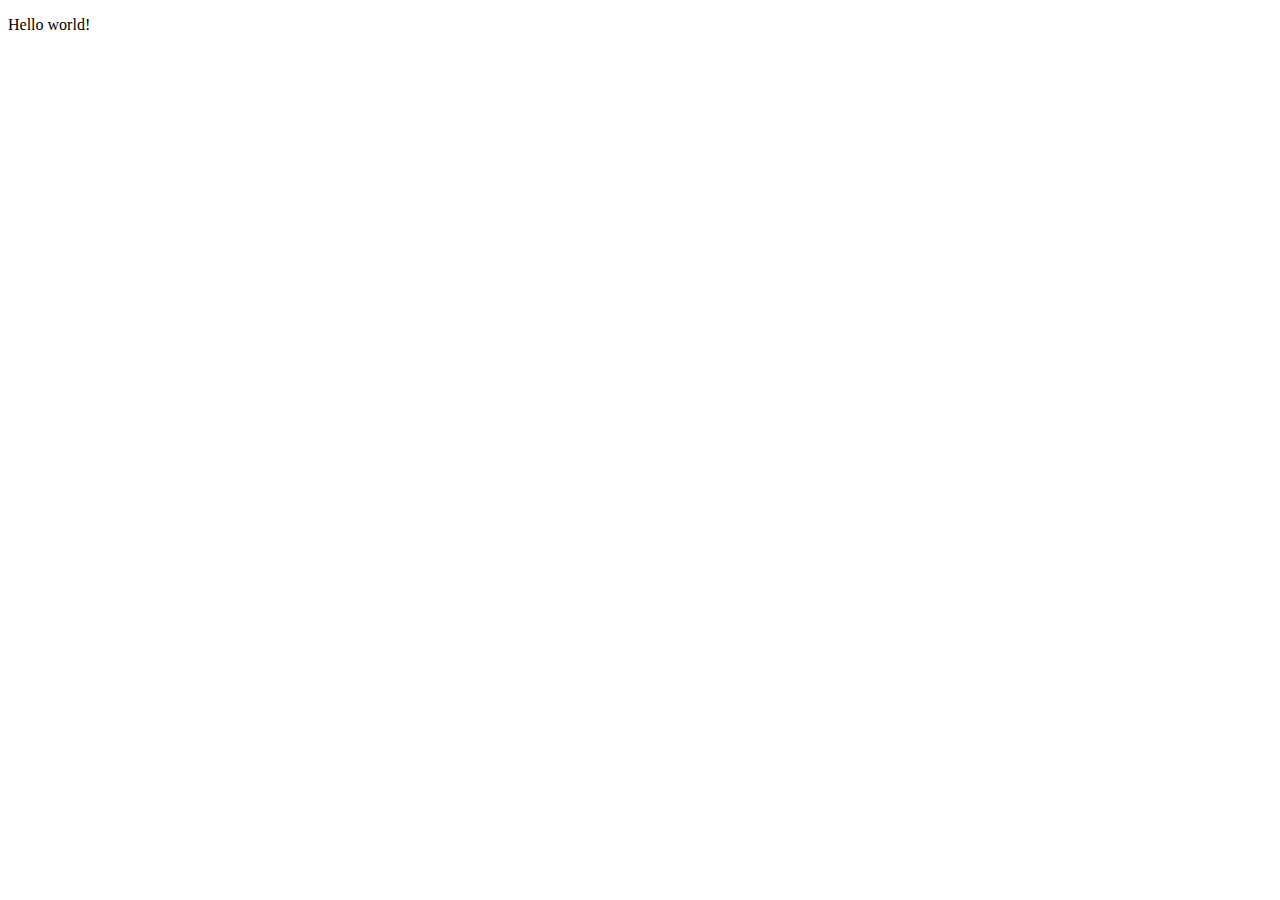
==== index.html @ b1a01aa2 "First commit" ====
<!DOCTYPE html>
<!--[if lt IE 7]>      <html class="no-js lt-ie9 lt-ie8 lt-ie7"> <![endif]-->
<!--[if IE 7]>         <html class="no-js lt-ie9 lt-ie8"> <![endif]-->
<!--[if IE 8]>         <html class="no-js lt-ie9"> <![endif]-->
<!--[if gt IE 8]><!--> <html class="no-js"> <!--<![endif]-->
    <head>
        <meta charset="utf-8">
        <meta http-equiv="X-UA-Compatible" content="IE=edge">
        <title></title>
        <meta name="description" content="">
        <meta name="viewport" content="width=device-width, initial-scale=1">

        <!-- Place favicon.ico and apple-touch-icon.png in the root directory -->
    </head>
    <body>
        <!--[if lt IE 7]>
            <p class="browsehappy">You are using an <strong>outdated</strong> browser. Please <a href="http://browsehappy.com/">upgrade your browser</a> to improve your experience.</p>
        <![endif]-->

        <!-- Add your site or application content here -->
        <p>Hello world!</p>

        <script src="//ajax.googleapis.com/ajax/libs/jquery/1.10.2/jquery.min.js"></script>
       

        <!-- Google Analytics: change UA-XXXXX-X to be your site's ID. -->
        <script>
            (function(b,o,i,l,e,r){b.GoogleAnalyticsObject=l;b[l]||(b[l]=
            function(){(b[l].q=b[l].q||[]).push(arguments)});b[l].l=+new Date;
            e=o.createElement(i);r=o.getElementsByTagName(i)[0];
            e.src='//www.google-analytics.com/analytics.js';
            r.parentNode.insertBefore(e,r)}(window,document,'script','ga'));
            ga('create','UA-XXXXX-X');ga('send','pageview');
        </script>
    </body>
</html>
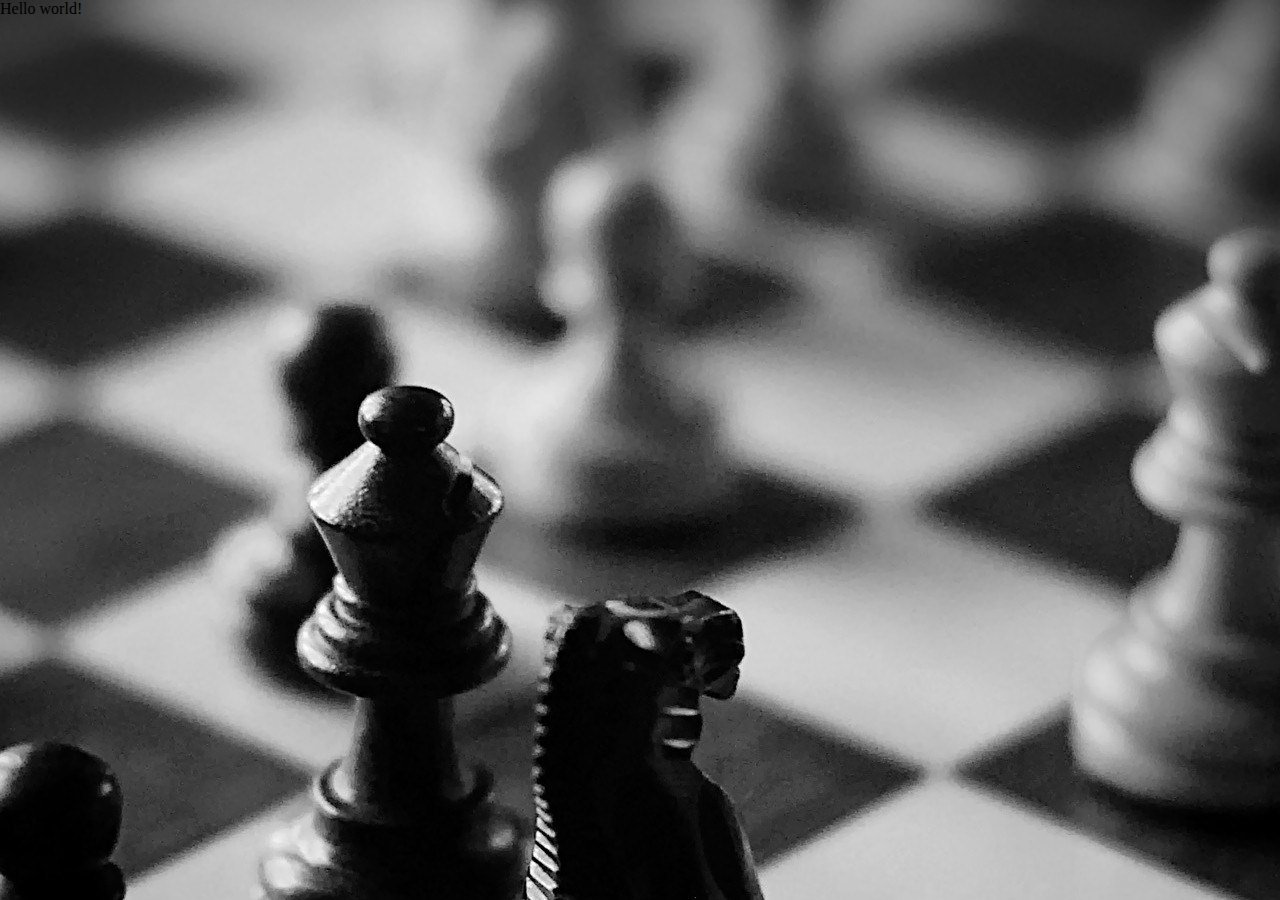
==== commit d2d87fcd: "New" ====
--- a/index.html
+++ b/index.html
@@ -9,6 +9,7 @@
         <title></title>
         <meta name="description" content="">
         <meta name="viewport" content="width=device-width, initial-scale=1">
+        <link rel="stylesheet" type="text/css" href="assets/css/style.css">
 
         <!-- Place favicon.ico and apple-touch-icon.png in the root directory -->
     </head>
@@ -18,7 +19,7 @@
         <![endif]-->
 
         <!-- Add your site or application content here -->
-        <p>Hello world!</p>
+        <div id="container">Hello world!</div>
 
         <script src="//ajax.googleapis.com/ajax/libs/jquery/1.10.2/jquery.min.js"></script>
        
--- a/assets/css/style.css
+++ b/assets/css/style.css
@@ -0,0 +1,16 @@
+* {
+	box-sizing: border-box;
+}
+
+body {
+	margin: 0;
+	padding: 0;
+}
+
+#container {
+	background: url(../img/chessboard.jpg) top center no-repeat;
+	position: absolute;
+	display: block;
+	width: 100%;
+	height: 100%;
+}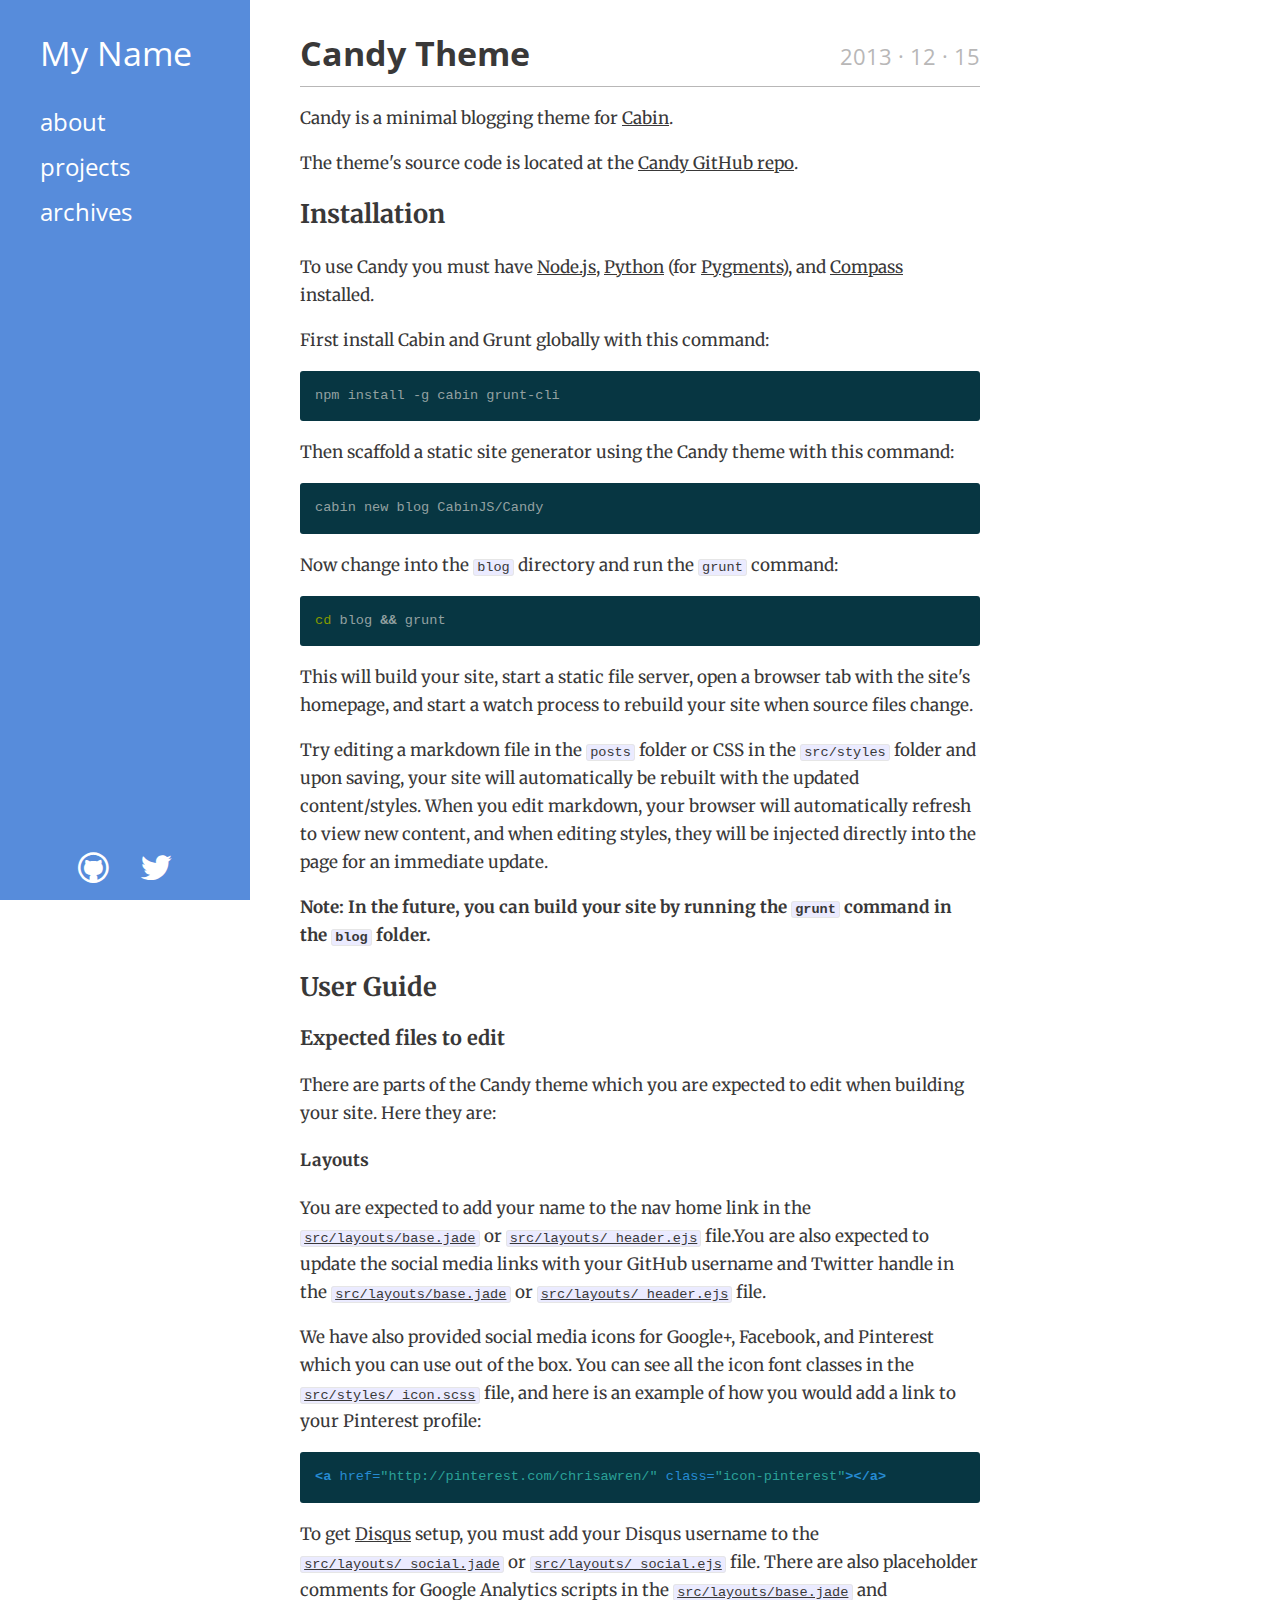
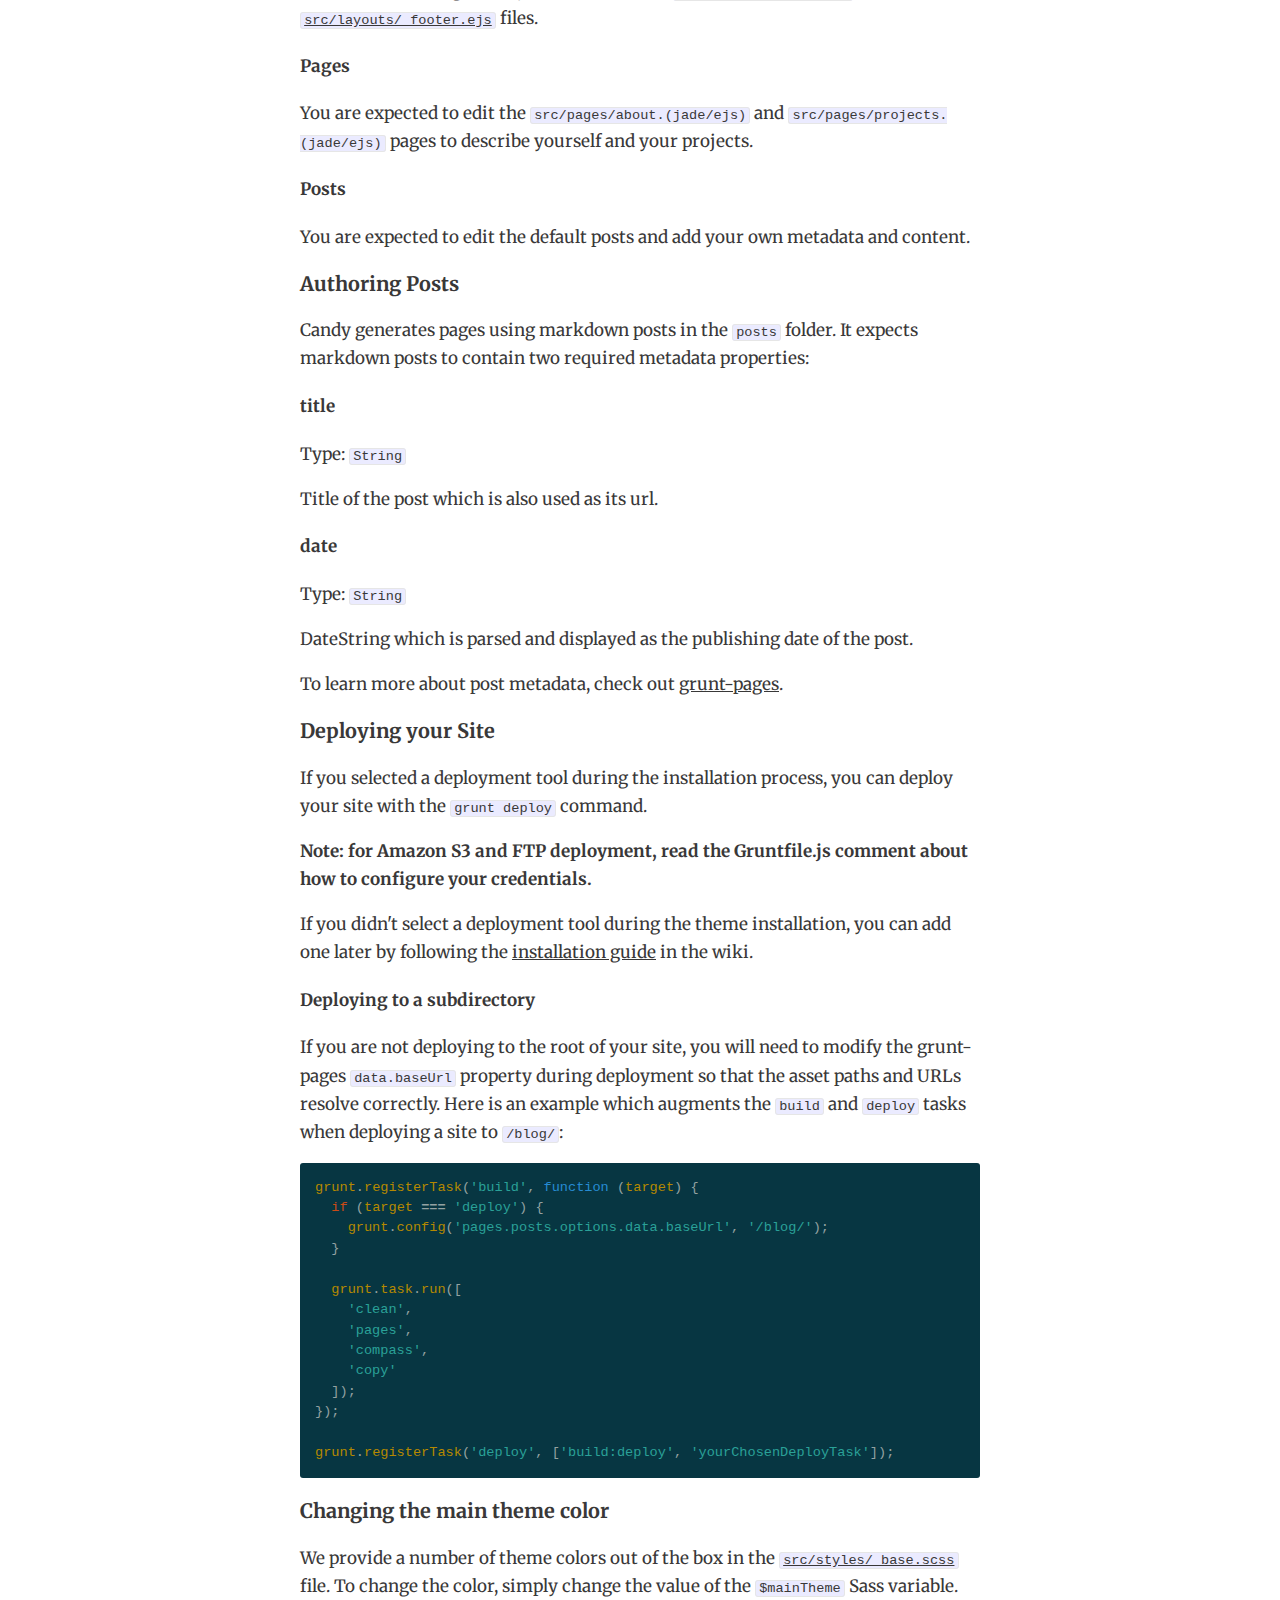
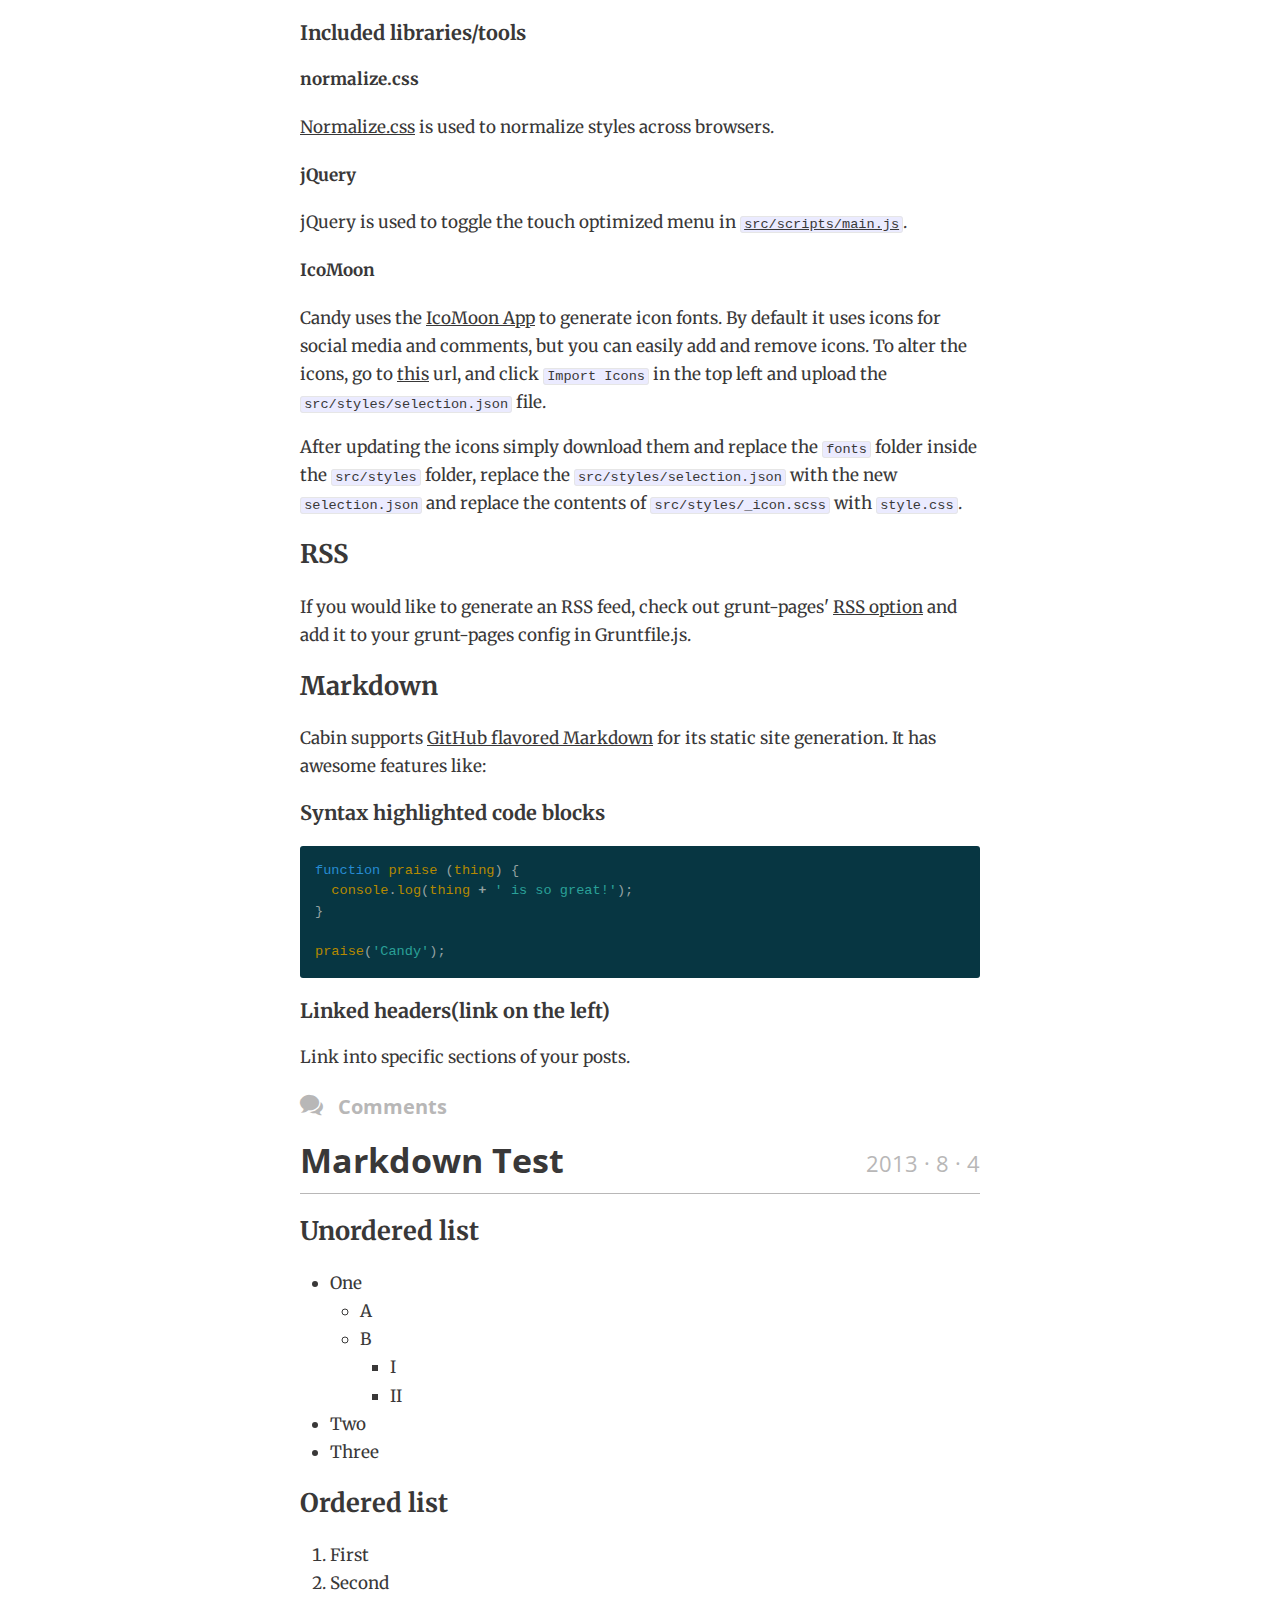
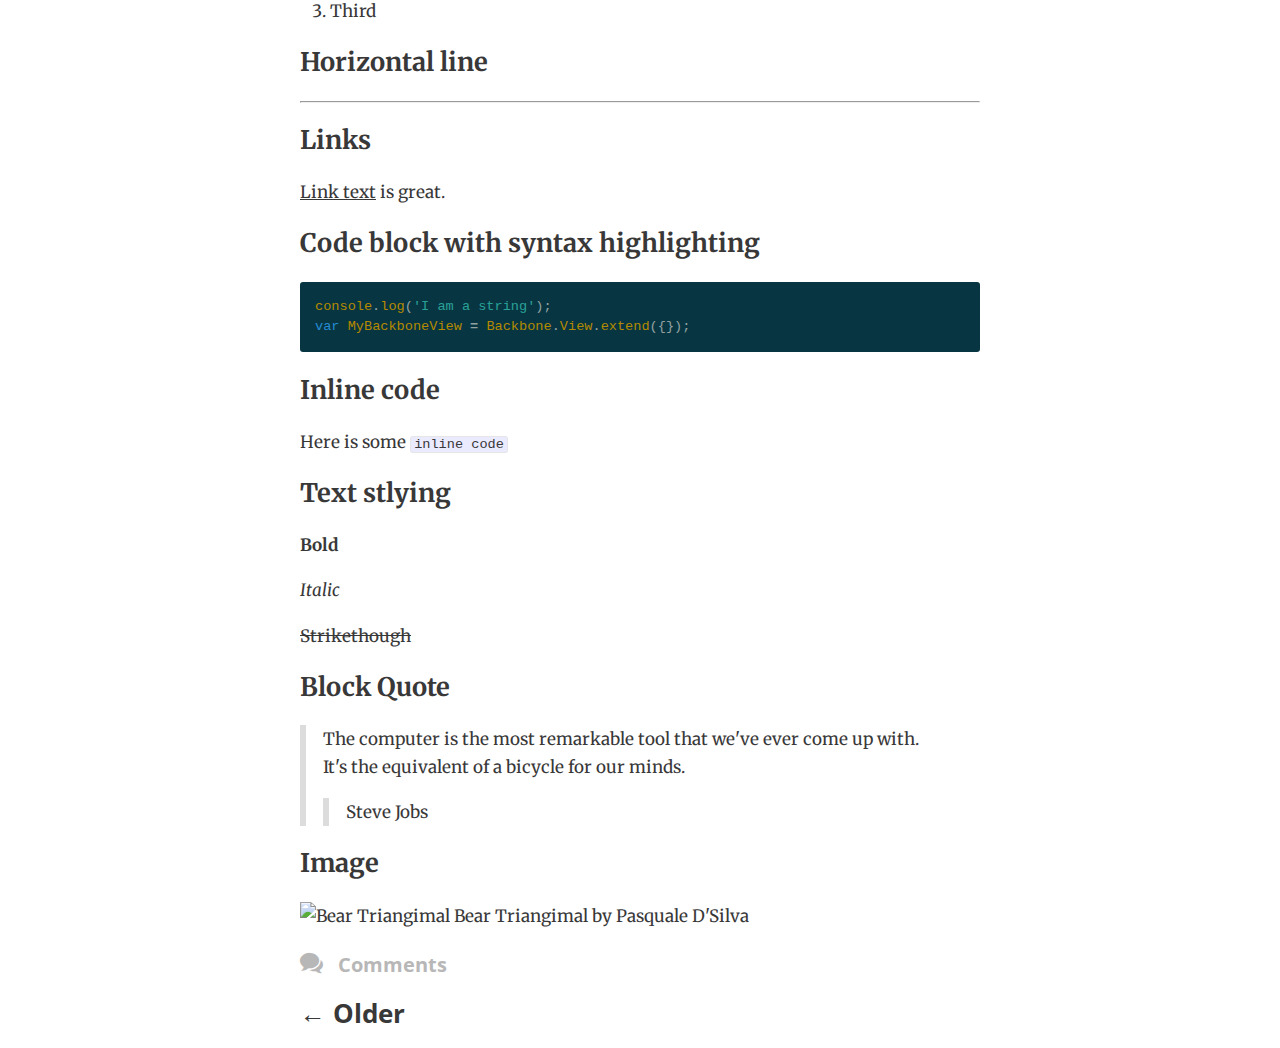
==== commit 98a0ade1: "Updates" ====
--- a/index.html
+++ b/index.html
@@ -1,37 +1,224 @@
 <!DOCTYPE html>
-<!--[if lt IE 7]>      <html class="no-js lt-ie9 lt-ie8 lt-ie7"> <![endif]-->
-<!--[if IE 7]>         <html class="no-js lt-ie9 lt-ie8"> <![endif]-->
-<!--[if IE 8]>         <html class="no-js lt-ie9"> <![endif]-->
-<!--[if gt IE 8]><!--> <html class="no-js"> <!--<![endif]-->
-    <head>
-        <meta charset="utf-8">
-        <meta http-equiv="X-UA-Compatible" content="IE=edge">
-        <title></title>
-        <meta name="description" content="">
-        <meta name="viewport" content="width=device-width, initial-scale=1">
-        <link rel="stylesheet" type="text/css" href="assets/css/style.css">
-
-        <!-- Place favicon.ico and apple-touch-icon.png in the root directory -->
-    </head>
-    <body>
-        <!--[if lt IE 7]>
-            <p class="browsehappy">You are using an <strong>outdated</strong> browser. Please <a href="http://browsehappy.com/">upgrade your browser</a> to improve your experience.</p>
-        <![endif]-->
-
-        <!-- Add your site or application content here -->
-        <div id="container">Hello world!</div>
-
-        <script src="//ajax.googleapis.com/ajax/libs/jquery/1.10.2/jquery.min.js"></script>
-       
-
-        <!-- Google Analytics: change UA-XXXXX-X to be your site's ID. -->
-        <script>
-            (function(b,o,i,l,e,r){b.GoogleAnalyticsObject=l;b[l]||(b[l]=
-            function(){(b[l].q=b[l].q||[]).push(arguments)});b[l].l=+new Date;
-            e=o.createElement(i);r=o.getElementsByTagName(i)[0];
-            e.src='//www.google-analytics.com/analytics.js';
-            r.parentNode.insertBefore(e,r)}(window,document,'script','ga'));
-            ga('create','UA-XXXXX-X');ga('send','pageview');
-        </script>
-    </body>
-</html>+<html>
+  <head>
+    <meta charset="utf-8">
+    <meta name="viewport" content="width=device-width, initial-scale=1, user-scalable=no">
+    <link rel="icon" type="image/png" href="/images/cabin.png" >
+    <link href="/styles/main.css" rel="stylesheet">
+    
+    <title>My Blog</title>
+    
+    
+  </head>
+  <body>
+    <nav>
+      <h1 class="name">
+        <a href="/">My Name</a>
+      </h1>
+      <div class="menu icon-menu"></div>
+      <ul class="nav-links">
+        <li class="text-link">
+          <a href="/about.html">about</a>
+        </li>
+        <li class="text-link">
+          <a href="/projects.html">projects</a>
+        </li>
+        <li class="text-link">
+          <a href="/archives.html">archives</a>
+        </li>
+      </ul>
+      <div class="social-media">
+        <a href="https://github.com/colinwren" class="icon-github"></a>
+        <a href="https://twitter.com/colinwrenca" class="icon-twitter"></a>
+      </div>
+    </nav>
+    <div class="content">
+
+
+  <div class="post-head group">
+  <a href="/posts/candy-theme/">
+    <h1 class="post-title">Candy Theme</h1>
+  </a>
+  <span class="post-date">2013 &#183; 12 &#183; 15</span>
+</div>
+
+<div class="post-body markdown"><p>Candy is a minimal blogging theme for <a href="http://cabinjs.com">Cabin</a>.</p>
+<p>The theme&#39;s source code is located at the <a href="https://github.com/CabinJS/Candy">Candy GitHub repo</a>.</p>
+<h2><a name="installation" class="anchor" href="#installation"><span class="header-link"></span></a>Installation</h2>
+<p>To use Candy you must have <a href="http://nodejs.org/">Node.js</a>, <a href="http://www.python.org/">Python</a> (for <a href="http://pygments.org/">Pygments</a>), and <a href="http://compass-style.org/">Compass</a> installed.</p>
+<p>First install Cabin and Grunt globally with this command:</p>
+<pre><code class="lang-bash"><div class="highlight"><pre>npm install -g cabin grunt-cli
+</pre></div>
+</code></pre>
+<p>Then scaffold a static site generator using the Candy theme with this command:</p>
+<pre><code class="lang-bash"><div class="highlight"><pre>cabin new blog CabinJS/Candy
+</pre></div>
+</code></pre>
+<p>Now change into the <code>blog</code> directory and run the <code>grunt</code> command:</p>
+<pre><code class="lang-bash"><div class="highlight"><pre><span class="nb">cd </span>blog <span class="o">&amp;&amp;</span> grunt
+</pre></div>
+</code></pre>
+<p>This will build your site, start a static file server, open a browser tab with the site&#39;s homepage, and start a watch process to rebuild your site when source files change.</p>
+<p>Try editing a markdown file in the <code>posts</code> folder or CSS in the <code>src/styles</code> folder and upon saving, your site will automatically be rebuilt with the updated content/styles. When you edit markdown, your browser will automatically refresh to view new content, and when editing styles, they will be injected directly into the page for an immediate update.</p>
+<p><strong>Note: In the future, you can build your site by running the <code>grunt</code> command in the <code>blog</code> folder.</strong></p>
+<h2><a name="user-guide" class="anchor" href="#user-guide"><span class="header-link"></span></a>User Guide</h2>
+<h3><a name="expected-files-to-edit" class="anchor" href="#expected-files-to-edit"><span class="header-link"></span></a>Expected files to edit</h3>
+<p>There are parts of the Candy theme which you are expected to edit when building your site. Here they are:</p>
+<h4><a name="layouts" class="anchor" href="#layouts"><span class="header-link"></span></a>Layouts</h4>
+<p>You are expected to add your name to the nav home link in the <a href="https://github.com/CabinJS/Candy/blob/master/src/layouts/base.jade#L24"><code>src/layouts/base.jade</code></a> or <a href="https://github.com/CabinJS/Candy/blob/master/src/layouts/_header.ejs#L20"><code>src/layouts/_header.ejs</code></a> file.You are also expected to update the social media links with your GitHub username and Twitter handle in the <a href="https://github.com/CabinJS/Candy/blob/master/src/layouts/base.jade#L35-L36"><code>src/layouts/base.jade</code></a> or <a href="https://github.com/CabinJS/Candy/blob/master/src/layouts/_header.ejs#L35-L36"><code>src/layouts/_header.ejs</code></a> file. </p>
+<p>We have also provided social media icons for Google+, Facebook, and Pinterest which you can use out of the box. You can see all the icon font classes in the <a href="https://github.com/CabinJS/Candy/blob/master/src/styles/_icons.scss#L27"><code>src/styles/_icon.scss</code></a> file, and here is an example of how you would add a link to your Pinterest profile:</p>
+<pre><code class="lang-html"><div class="highlight"><pre><span class="nt">&lt;a</span> <span class="na">href=</span><span class="s">&quot;http://pinterest.com/chrisawren/&quot;</span> <span class="na">class=</span><span class="s">&quot;icon-pinterest&quot;</span><span class="nt">&gt;&lt;/a&gt;</span>
+</pre></div>
+</code></pre>
+<p>To get <a href="http://disqus.com/">Disqus</a> setup, you must add your Disqus username to the <a href="https://github.com/CabinJS/Candy/blob/master/src/layouts/_social.jade#L35"><code>src/layouts/_social.jade</code></a> or <a href="https://github.com/CabinJS/Candy/blob/master/src/layouts/_social.ejs#L39"><code>src/layouts/_social.ejs</code></a> file. There are also placeholder comments for Google Analytics scripts in the <a href="https://github.com/CabinJS/Candy/blob/master/src/layouts/base.jade#L45"><code>src/layouts/base.jade</code></a> and <a href="https://github.com/CabinJS/Candy/blob/master/src/layouts/_footer.ejs#L8"><code>src/layouts/_footer.ejs</code></a> files.</p>
+<h4><a name="pages" class="anchor" href="#pages"><span class="header-link"></span></a>Pages</h4>
+<p>You are expected to edit the <code>src/pages/about.(jade/ejs)</code> and <code>src/pages/projects.(jade/ejs)</code> pages to describe yourself and your projects.</p>
+<h4><a name="posts" class="anchor" href="#posts"><span class="header-link"></span></a>Posts</h4>
+<p>You are expected to edit the default posts and add your own metadata and content.</p>
+<h3><a name="authoring-posts" class="anchor" href="#authoring-posts"><span class="header-link"></span></a>Authoring Posts</h3>
+<p>Candy generates pages using markdown posts in the <code>posts</code> folder. It expects markdown posts to contain two required metadata properties:</p>
+<h4><a name="title" class="anchor" href="#title"><span class="header-link"></span></a>title</h4>
+<p>Type: <code>String</code></p>
+<p>Title of the post which is also used as its url.</p>
+<h4><a name="date" class="anchor" href="#date"><span class="header-link"></span></a>date</h4>
+<p>Type: <code>String</code></p>
+<p>DateString which is parsed and displayed as the publishing date of the post.</p>
+<p>To learn more about post metadata, check out <a href="https://github.com/CabinJS/grunt-pages#authoring-posts">grunt-pages</a>.</p>
+<h3><a name="deploying-your-site" class="anchor" href="#deploying-your-site"><span class="header-link"></span></a>Deploying your Site</h3>
+<p>If you selected a deployment tool during the installation process, you can deploy your site with the <code>grunt deploy</code> command.</p>
+<p><strong>Note: for Amazon S3 and FTP deployment, read the Gruntfile.js comment about how to configure your credentials.</strong></p>
+<p>If you didn&#39;t select a deployment tool during the theme installation, you can add one later by following the <a href="https://github.com/CabinJS/Cabin/wiki/Deployment-Tools">installation guide</a> in the wiki.</p>
+<h4><a name="deploying-to-a-subdirectory" class="anchor" href="#deploying-to-a-subdirectory"><span class="header-link"></span></a>Deploying to a subdirectory</h4>
+<p>If you are not deploying to the root of your site, you will need to modify the grunt-pages <code>data.baseUrl</code> property during deployment so that the asset paths and URLs resolve correctly. Here is an example which augments the <code>build</code> and <code>deploy</code> tasks when deploying a site to <code>/blog/</code>:</p>
+<pre><code class="lang-js"><div class="highlight"><pre><span class="nx">grunt</span><span class="p">.</span><span class="nx">registerTask</span><span class="p">(</span><span class="s1">&#39;build&#39;</span><span class="p">,</span> <span class="kd">function</span> <span class="p">(</span><span class="nx">target</span><span class="p">)</span> <span class="p">{</span>
+  <span class="k">if</span> <span class="p">(</span><span class="nx">target</span> <span class="o">===</span> <span class="s1">&#39;deploy&#39;</span><span class="p">)</span> <span class="p">{</span>
+    <span class="nx">grunt</span><span class="p">.</span><span class="nx">config</span><span class="p">(</span><span class="s1">&#39;pages.posts.options.data.baseUrl&#39;</span><span class="p">,</span> <span class="s1">&#39;/blog/&#39;</span><span class="p">);</span>
+  <span class="p">}</span>
+
+  <span class="nx">grunt</span><span class="p">.</span><span class="nx">task</span><span class="p">.</span><span class="nx">run</span><span class="p">([</span>
+    <span class="s1">&#39;clean&#39;</span><span class="p">,</span>
+    <span class="s1">&#39;pages&#39;</span><span class="p">,</span>
+    <span class="s1">&#39;compass&#39;</span><span class="p">,</span>
+    <span class="s1">&#39;copy&#39;</span>
+  <span class="p">]);</span>
+<span class="p">});</span>
+
+<span class="nx">grunt</span><span class="p">.</span><span class="nx">registerTask</span><span class="p">(</span><span class="s1">&#39;deploy&#39;</span><span class="p">,</span> <span class="p">[</span><span class="s1">&#39;build:deploy&#39;</span><span class="p">,</span> <span class="s1">&#39;yourChosenDeployTask&#39;</span><span class="p">]);</span>
+</pre></div>
+</code></pre>
+<h3><a name="changing-the-main-theme-color" class="anchor" href="#changing-the-main-theme-color"><span class="header-link"></span></a>Changing the main theme color</h3>
+<p>We provide a number of theme colors out of the box in the <a href="https://github.com/CabinJS/Candy/blob/master/src/styles/_base.scss#L1-L5"><code>src/styles/_base.scss</code></a> file. To change the color, simply change the value of the <code>$mainTheme</code> Sass variable.</p>
+<h3><a name="included-librariestools" class="anchor" href="#included-librariestools"><span class="header-link"></span></a>Included libraries/tools</h3>
+<h4><a name="normalize-css" class="anchor" href="#normalize-css"><span class="header-link"></span></a>normalize.css</h4>
+<p><a href="https://github.com/CabinJS/Candy/blob/master/src/styles/_normalize.scss">Normalize.css</a> is used to normalize styles across browsers.</p>
+<h4><a name="jquery" class="anchor" href="#jquery"><span class="header-link"></span></a>jQuery</h4>
+<p>jQuery is used to toggle the touch optimized menu in <a href="https://github.com/CabinJS/Candy/blob/master/src/scripts/main.js"><code>src/scripts/main.js</code></a>.</p>
+<h4><a name="icomoon" class="anchor" href="#icomoon"><span class="header-link"></span></a>IcoMoon</h4>
+<p>Candy uses the <a href="http://icomoon.io/app/">IcoMoon App</a> to generate icon fonts. By default it uses icons for social media and comments, but you can easily add and remove icons. To alter the icons, go to <a href="http://icomoon.io/app/">this</a> url, and click <code>Import Icons</code> in the top left and upload the <code>src/styles/selection.json</code> file.</p>
+<p>After updating the icons simply download them and replace the <code>fonts</code> folder inside the <code>src/styles</code> folder, replace the <code>src/styles/selection.json</code> with the new <code>selection.json</code> and replace the contents of <code>src/styles/_icon.scss</code> with <code>style.css</code>.</p>
+<h2><a name="rss" class="anchor" href="#rss"><span class="header-link"></span></a>RSS</h2>
+<p>If you would like to generate an RSS feed, check out grunt-pages&#39; <a href="https://github.com/CabinJS/grunt-pages#rss">RSS option</a> and add it to your grunt-pages config in Gruntfile.js.</p>
+<h2><a name="markdown" class="anchor" href="#markdown"><span class="header-link"></span></a>Markdown</h2>
+<p>Cabin supports <a href="https://help.github.com/articles/github-flavored-markdown">GitHub flavored Markdown</a> for its static site generation. It has awesome features like:</p>
+<h3><a name="syntax-highlighted-code-blocks" class="anchor" href="#syntax-highlighted-code-blocks"><span class="header-link"></span></a>Syntax highlighted code blocks</h3>
+<pre><code class="lang-javascript"><div class="highlight"><pre><span class="kd">function</span> <span class="nx">praise</span> <span class="p">(</span><span class="nx">thing</span><span class="p">)</span> <span class="p">{</span>
+  <span class="nx">console</span><span class="p">.</span><span class="nx">log</span><span class="p">(</span><span class="nx">thing</span> <span class="o">+</span> <span class="s1">&#39; is so great!&#39;</span><span class="p">);</span>
+<span class="p">}</span>
+
+<span class="nx">praise</span><span class="p">(</span><span class="s1">&#39;Candy&#39;</span><span class="p">);</span>
+</pre></div>
+</code></pre>
+<h3><a name="linked-headerslink-on-the-left" class="anchor" href="#linked-headerslink-on-the-left"><span class="header-link"></span></a>Linked headers(link on the left)</h3>
+<p>Link into specific sections of your posts.</p>
+</div>
+
+  <div class="comments">
+    <a href="/posts/candy-theme/#comments">
+      <span class="icon-bubbles"></span>
+      Comments
+    </a>
+  </div>
+
+  <div class="post-head group">
+  <a href="/posts/markdown-test/">
+    <h1 class="post-title">Markdown Test</h1>
+  </a>
+  <span class="post-date">2013 &#183; 8 &#183; 4</span>
+</div>
+
+<div class="post-body markdown"><h2><a name="unordered-list" class="anchor" href="#unordered-list"><span class="header-link"></span></a>Unordered list</h2>
+<ul>
+<li>One<ul>
+<li>A</li>
+<li>B<ul>
+<li>I</li>
+<li>II</li>
+</ul>
+</li>
+</ul>
+</li>
+<li>Two</li>
+<li>Three</li>
+</ul>
+<h2><a name="ordered-list" class="anchor" href="#ordered-list"><span class="header-link"></span></a>Ordered list</h2>
+<ol>
+<li>First</li>
+<li>Second</li>
+<li>Third</li>
+</ol>
+<h2><a name="horizontal-line" class="anchor" href="#horizontal-line"><span class="header-link"></span></a>Horizontal line</h2>
+<hr>
+<h2><a name="links" class="anchor" href="#links"><span class="header-link"></span></a>Links</h2>
+<p><a href="http://www.cabinjs.com/">Link text</a> is great.</p>
+<h2><a name="code-block-with-syntax-highlighting" class="anchor" href="#code-block-with-syntax-highlighting"><span class="header-link"></span></a>Code block with syntax highlighting</h2>
+<pre><code class="lang-javascript"><div class="highlight"><pre><span class="nx">console</span><span class="p">.</span><span class="nx">log</span><span class="p">(</span><span class="s1">&#39;I am a string&#39;</span><span class="p">);</span>
+<span class="kd">var</span> <span class="nx">MyBackboneView</span> <span class="o">=</span> <span class="nx">Backbone</span><span class="p">.</span><span class="nx">View</span><span class="p">.</span><span class="nx">extend</span><span class="p">({});</span>
+</pre></div>
+</code></pre>
+<h2><a name="inline-code" class="anchor" href="#inline-code"><span class="header-link"></span></a>Inline code</h2>
+<p>Here is some <code>inline code</code></p>
+<h2><a name="text-stlying" class="anchor" href="#text-stlying"><span class="header-link"></span></a>Text stlying</h2>
+<p><strong>Bold</strong></p>
+<p><em>Italic</em></p>
+<p><del>Strikethough</del></p>
+<h2><a name="block-quote" class="anchor" href="#block-quote"><span class="header-link"></span></a>Block Quote</h2>
+<blockquote>
+<p>The computer is the most remarkable tool that we&#39;ve ever come up with. It&#39;s the
+equivalent of a bicycle for our minds.</p>
+<blockquote>
+<p>Steve Jobs</p>
+</blockquote>
+</blockquote>
+<h2><a name="image" class="anchor" href="#image"><span class="header-link"></span></a>Image</h2>
+<p><img src="https://i.cloudup.com/VVgZ6769Dt.png" alt="Bear Triangimal">
+Bear Triangimal by Pasquale D&#39;Silva</p>
+</div>
+
+  <div class="comments">
+    <a href="/posts/markdown-test/#comments">
+      <span class="icon-bubbles"></span>
+      Comments
+    </a>
+  </div>
+
+
+<div class="pagination group">
+  
+    
+    
+  
+    
+    
+      <a href="/page/1/" class="older"> &#8592; Older</a>
+    
+  
+</div>
+    </div>
+    <script src="//ajax.googleapis.com/ajax/libs/jquery/1.10.1/jquery.min.js" type="text/javascript"></script>
+    <script src="/scripts/main.js" type="text/javascript"></script>
+    <script>
+      // Add your analytics code here
+    </script>
+  </body>
+</html>
+
--- a/styles/main.css
+++ b/styles/main.css
@@ -0,0 +1,1248 @@
+@import "http://fonts.googleapis.com/css?family=Merriweather|Open+Sans";
+/*! normalize.css v2.1.2 | MIT License | git.io/normalize */
+/* ==========================================================================
+   HTML5 display definitions
+   ========================================================================== */
+/**
+ * Correct `block` display not defined in IE 8/9.
+ */
+/* line 11, ../../src/styles/_normalize.scss */
+article,
+aside,
+details,
+figcaption,
+figure,
+footer,
+header,
+hgroup,
+main,
+nav,
+section,
+summary {
+  display: block;
+}
+
+/**
+ * Correct `inline-block` display not defined in IE 8/9.
+ */
+/* line 30, ../../src/styles/_normalize.scss */
+audio,
+canvas,
+video {
+  display: inline-block;
+}
+
+/**
+ * Prevent modern browsers from displaying `audio` without controls.
+ * Remove excess height in iOS 5 devices.
+ */
+/* line 41, ../../src/styles/_normalize.scss */
+audio:not([controls]) {
+  display: none;
+  height: 0;
+}
+
+/**
+ * Address styling not present in IE 8/9.
+ */
+/* line 50, ../../src/styles/_normalize.scss */
+[hidden] {
+  display: none;
+}
+
+/* ==========================================================================
+   Base
+   ========================================================================== */
+/**
+ * 1. Set default font family to sans-serif.
+ * 2. Prevent iOS text size adjust after orientation change, without disabling
+ *    user zoom.
+ */
+/* line 64, ../../src/styles/_normalize.scss */
+html {
+  font-family: sans-serif;
+  /* 1 */
+  -ms-text-size-adjust: 100%;
+  /* 2 */
+  -webkit-text-size-adjust: 100%;
+  /* 2 */
+}
+
+/**
+ * Remove default margin.
+ */
+/* line 74, ../../src/styles/_normalize.scss */
+body {
+  margin: 0;
+}
+
+/* ==========================================================================
+   Links
+   ========================================================================== */
+/**
+ * Address `outline` inconsistency between Chrome and other browsers.
+ */
+/* line 86, ../../src/styles/_normalize.scss */
+a:focus {
+  outline: thin dotted;
+}
+
+/**
+ * Improve readability when focused and also mouse hovered in all browsers.
+ */
+/* line 94, ../../src/styles/_normalize.scss */
+a:active,
+a:hover {
+  outline: 0;
+}
+
+/* ==========================================================================
+   Typography
+   ========================================================================== */
+/**
+ * Address variable `h1` font-size and margin within `section` and `article`
+ * contexts in Firefox 4+, Safari 5, and Chrome.
+ */
+/* line 108, ../../src/styles/_normalize.scss */
+h1 {
+  font-size: 2em;
+  margin: 0.67em 0;
+}
+
+/**
+ * Address styling not present in IE 8/9, Safari 5, and Chrome.
+ */
+/* line 117, ../../src/styles/_normalize.scss */
+abbr[title] {
+  border-bottom: 1px dotted;
+}
+
+/**
+ * Address style set to `bolder` in Firefox 4+, Safari 5, and Chrome.
+ */
+/* line 125, ../../src/styles/_normalize.scss */
+b,
+strong {
+  font-weight: bold;
+}
+
+/**
+ * Address styling not present in Safari 5 and Chrome.
+ */
+/* line 134, ../../src/styles/_normalize.scss */
+dfn {
+  font-style: italic;
+}
+
+/**
+ * Address differences between Firefox and other browsers.
+ */
+/* line 142, ../../src/styles/_normalize.scss */
+hr {
+  -moz-box-sizing: content-box;
+  box-sizing: content-box;
+  height: 0;
+}
+
+/**
+ * Address styling not present in IE 8/9.
+ */
+/* line 152, ../../src/styles/_normalize.scss */
+mark {
+  background: #ff0;
+  color: #000;
+}
+
+/**
+ * Correct font family set oddly in Safari 5 and Chrome.
+ */
+/* line 161, ../../src/styles/_normalize.scss */
+code,
+kbd,
+pre,
+samp {
+  font-family: monospace, serif;
+  font-size: 1em;
+}
+
+/**
+ * Improve readability of pre-formatted text in all browsers.
+ */
+/* line 173, ../../src/styles/_normalize.scss */
+pre {
+  white-space: pre-wrap;
+}
+
+/**
+ * Set consistent quote types.
+ */
+/* line 181, ../../src/styles/_normalize.scss */
+q {
+  quotes: "\201C" "\201D" "\2018" "\2019";
+}
+
+/**
+ * Address inconsistent and variable font size in all browsers.
+ */
+/* line 189, ../../src/styles/_normalize.scss */
+small {
+  font-size: 80%;
+}
+
+/**
+ * Prevent `sub` and `sup` affecting `line-height` in all browsers.
+ */
+/* line 197, ../../src/styles/_normalize.scss */
+sub,
+sup {
+  font-size: 75%;
+  line-height: 0;
+  position: relative;
+  vertical-align: baseline;
+}
+
+/* line 205, ../../src/styles/_normalize.scss */
+sup {
+  top: -0.5em;
+}
+
+/* line 209, ../../src/styles/_normalize.scss */
+sub {
+  bottom: -0.25em;
+}
+
+/* ==========================================================================
+   Embedded content
+   ========================================================================== */
+/**
+ * Remove border when inside `a` element in IE 8/9.
+ */
+/* line 221, ../../src/styles/_normalize.scss */
+img {
+  border: 0;
+}
+
+/**
+ * Correct overflow displayed oddly in IE 9.
+ */
+/* line 229, ../../src/styles/_normalize.scss */
+svg:not(:root) {
+  overflow: hidden;
+}
+
+/* ==========================================================================
+   Figures
+   ========================================================================== */
+/**
+ * Address margin not present in IE 8/9 and Safari 5.
+ */
+/* line 241, ../../src/styles/_normalize.scss */
+figure {
+  margin: 0;
+}
+
+/* ==========================================================================
+   Forms
+   ========================================================================== */
+/**
+ * Define consistent border, margin, and padding.
+ */
+/* line 253, ../../src/styles/_normalize.scss */
+fieldset {
+  border: 1px solid #c0c0c0;
+  margin: 0 2px;
+  padding: 0.35em 0.625em 0.75em;
+}
+
+/**
+ * 1. Correct `color` not being inherited in IE 8/9.
+ * 2. Remove padding so people aren't caught out if they zero out fieldsets.
+ */
+/* line 264, ../../src/styles/_normalize.scss */
+legend {
+  border: 0;
+  /* 1 */
+  padding: 0;
+  /* 2 */
+}
+
+/**
+ * 1. Correct font family not being inherited in all browsers.
+ * 2. Correct font size not being inherited in all browsers.
+ * 3. Address margins set differently in Firefox 4+, Safari 5, and Chrome.
+ */
+/* line 275, ../../src/styles/_normalize.scss */
+button,
+input,
+select,
+textarea {
+  font-family: inherit;
+  /* 1 */
+  font-size: 100%;
+  /* 2 */
+  margin: 0;
+  /* 3 */
+}
+
+/**
+ * Address Firefox 4+ setting `line-height` on `input` using `!important` in
+ * the UA stylesheet.
+ */
+/* line 289, ../../src/styles/_normalize.scss */
+button,
+input {
+  line-height: normal;
+}
+
+/**
+ * Address inconsistent `text-transform` inheritance for `button` and `select`.
+ * All other form control elements do not inherit `text-transform` values.
+ * Correct `button` style inheritance in Chrome, Safari 5+, and IE 8+.
+ * Correct `select` style inheritance in Firefox 4+ and Opera.
+ */
+/* line 301, ../../src/styles/_normalize.scss */
+button,
+select {
+  text-transform: none;
+}
+
+/**
+ * 1. Avoid the WebKit bug in Android 4.0.* where (2) destroys native `audio`
+ *    and `video` controls.
+ * 2. Correct inability to style clickable `input` types in iOS.
+ * 3. Improve usability and consistency of cursor style between image-type
+ *    `input` and others.
+ */
+/* line 314, ../../src/styles/_normalize.scss */
+button,
+html input[type="button"],
+input[type="reset"],
+input[type="submit"] {
+  -webkit-appearance: button;
+  /* 2 */
+  cursor: pointer;
+  /* 3 */
+}
+
+/**
+ * Re-set default cursor for disabled elements.
+ */
+/* line 326, ../../src/styles/_normalize.scss */
+button[disabled],
+html input[disabled] {
+  cursor: default;
+}
+
+/**
+ * 1. Address box sizing set to `content-box` in IE 8/9.
+ * 2. Remove excess padding in IE 8/9.
+ */
+/* line 336, ../../src/styles/_normalize.scss */
+input[type="checkbox"],
+input[type="radio"] {
+  box-sizing: border-box;
+  /* 1 */
+  padding: 0;
+  /* 2 */
+}
+
+/**
+ * 1. Address `appearance` set to `searchfield` in Safari 5 and Chrome.
+ * 2. Address `box-sizing` set to `border-box` in Safari 5 and Chrome
+ *    (include `-moz` to future-proof).
+ */
+/* line 348, ../../src/styles/_normalize.scss */
+input[type="search"] {
+  -webkit-appearance: textfield;
+  /* 1 */
+  -moz-box-sizing: content-box;
+  -webkit-box-sizing: content-box;
+  /* 2 */
+  box-sizing: content-box;
+}
+
+/**
+ * Remove inner padding and search cancel button in Safari 5 and Chrome
+ * on OS X.
+ */
+/* line 360, ../../src/styles/_normalize.scss */
+input[type="search"]::-webkit-search-cancel-button,
+input[type="search"]::-webkit-search-decoration {
+  -webkit-appearance: none;
+}
+
+/**
+ * Remove inner padding and border in Firefox 4+.
+ */
+/* line 369, ../../src/styles/_normalize.scss */
+button::-moz-focus-inner,
+input::-moz-focus-inner {
+  border: 0;
+  padding: 0;
+}
+
+/**
+ * 1. Remove default vertical scrollbar in IE 8/9.
+ * 2. Improve readability and alignment in all browsers.
+ */
+/* line 380, ../../src/styles/_normalize.scss */
+textarea {
+  overflow: auto;
+  /* 1 */
+  vertical-align: top;
+  /* 2 */
+}
+
+/* ==========================================================================
+   Tables
+   ========================================================================== */
+/**
+ * Remove most spacing between table cells.
+ */
+/* line 393, ../../src/styles/_normalize.scss */
+table {
+  border-collapse: collapse;
+  border-spacing: 0;
+}
+
+/* line 1, ../../src/styles/_solarized-dark.scss */
+.highlight {
+  background-color: #073642;
+  color: #93a1a1;
+}
+
+/* line 6, ../../src/styles/_solarized-dark.scss */
+.highlight .c {
+  color: #586e75 !important;
+  font-style: italic !important;
+}
+
+/* line 11, ../../src/styles/_solarized-dark.scss */
+.highlight .cm {
+  color: #586e75 !important;
+  font-style: italic !important;
+}
+
+/* line 16, ../../src/styles/_solarized-dark.scss */
+.highlight .cp {
+  color: #586e75 !important;
+  font-style: italic !important;
+}
+
+/* line 21, ../../src/styles/_solarized-dark.scss */
+.highlight .c1 {
+  color: #586e75 !important;
+  font-style: italic !important;
+}
+
+/* line 26, ../../src/styles/_solarized-dark.scss */
+.highlight .cs {
+  color: #586e75 !important;
+  font-weight: bold !important;
+  font-style: italic !important;
+}
+
+/* line 32, ../../src/styles/_solarized-dark.scss */
+.highlight .err {
+  color: #dc322f !important;
+  background: none !important;
+}
+
+/* line 37, ../../src/styles/_solarized-dark.scss */
+.highlight .k {
+  color: #cb4b16 !important;
+}
+
+/* line 41, ../../src/styles/_solarized-dark.scss */
+.highlight .o {
+  color: #93a1a1 !important;
+  font-weight: bold !important;
+}
+
+/* line 46, ../../src/styles/_solarized-dark.scss */
+.highlight .p {
+  color: #93a1a1 !important;
+}
+
+/* line 50, ../../src/styles/_solarized-dark.scss */
+.highlight .ow {
+  color: #2aa198 !important;
+  font-weight: bold !important;
+}
+
+/* line 55, ../../src/styles/_solarized-dark.scss */
+.highlight .gd {
+  color: #93a1a1 !important;
+  background-color: #372c34 !important;
+  display: inline-block;
+}
+
+/* line 61, ../../src/styles/_solarized-dark.scss */
+.highlight .gd .x {
+  color: #93a1a1 !important;
+  background-color: #4d2d33 !important;
+  display: inline-block;
+}
+
+/* line 67, ../../src/styles/_solarized-dark.scss */
+.highlight .ge {
+  color: #93a1a1 !important;
+  font-style: italic !important;
+}
+
+/* line 72, ../../src/styles/_solarized-dark.scss */
+.highlight .gr {
+  color: #aa0000;
+}
+
+/* line 76, ../../src/styles/_solarized-dark.scss */
+.highlight .gh {
+  color: #586e75 !important;
+}
+
+/* line 80, ../../src/styles/_solarized-dark.scss */
+.highlight .gi {
+  color: #93a1a1 !important;
+  background-color: #1a412b !important;
+  display: inline-block;
+}
+
+/* line 86, ../../src/styles/_solarized-dark.scss */
+.highlight .gi .x {
+  color: #93a1a1 !important;
+  background-color: #355720 !important;
+  display: inline-block;
+}
+
+/* line 92, ../../src/styles/_solarized-dark.scss */
+.highlight .go {
+  color: #888888;
+}
+
+/* line 96, ../../src/styles/_solarized-dark.scss */
+.highlight .gp {
+  color: #555555;
+}
+
+/* line 100, ../../src/styles/_solarized-dark.scss */
+.highlight .gs {
+  color: #93a1a1 !important;
+  font-weight: bold !important;
+}
+
+/* line 105, ../../src/styles/_solarized-dark.scss */
+.highlight .gu {
+  color: #6c71c4 !important;
+}
+
+/* line 109, ../../src/styles/_solarized-dark.scss */
+.highlight .gt {
+  color: #aa0000;
+}
+
+/* line 113, ../../src/styles/_solarized-dark.scss */
+.highlight .kc {
+  color: #859900 !important;
+  font-weight: bold !important;
+}
+
+/* line 118, ../../src/styles/_solarized-dark.scss */
+.highlight .kd {
+  color: #268bd2 !important;
+}
+
+/* line 122, ../../src/styles/_solarized-dark.scss */
+.highlight .kp {
+  color: #cb4b16 !important;
+  font-weight: bold !important;
+}
+
+/* line 127, ../../src/styles/_solarized-dark.scss */
+.highlight .kr {
+  color: #d33682 !important;
+  font-weight: bold !important;
+}
+
+/* line 132, ../../src/styles/_solarized-dark.scss */
+.highlight .kt {
+  color: #2aa198 !important;
+}
+
+/* line 136, ../../src/styles/_solarized-dark.scss */
+.highlight .n {
+  color: #268bd2 !important;
+}
+
+/* line 140, ../../src/styles/_solarized-dark.scss */
+.highlight .na {
+  color: #268bd2 !important;
+}
+
+/* line 144, ../../src/styles/_solarized-dark.scss */
+.highlight .nb {
+  color: #859900 !important;
+}
+
+/* line 148, ../../src/styles/_solarized-dark.scss */
+.highlight .nc {
+  color: #d33682 !important;
+}
+
+/* line 152, ../../src/styles/_solarized-dark.scss */
+.highlight .no {
+  color: #b58900 !important;
+}
+
+/* line 156, ../../src/styles/_solarized-dark.scss */
+.highlight .ni {
+  color: #800080;
+}
+
+/* line 160, ../../src/styles/_solarized-dark.scss */
+.highlight .nl {
+  color: #859900 !important;
+}
+
+/* line 164, ../../src/styles/_solarized-dark.scss */
+.highlight .ne {
+  color: #268bd2 !important;
+  font-weight: bold !important;
+}
+
+/* line 169, ../../src/styles/_solarized-dark.scss */
+.highlight .nf {
+  color: #268bd2 !important;
+  font-weight: bold !important;
+}
+
+/* line 174, ../../src/styles/_solarized-dark.scss */
+.highlight .nn {
+  color: #b58900 !important;
+}
+
+/* line 178, ../../src/styles/_solarized-dark.scss */
+.highlight .nt {
+  color: #268bd2 !important;
+  font-weight: bold !important;
+}
+
+/* line 183, ../../src/styles/_solarized-dark.scss */
+.highlight .nx {
+  color: #b58900 !important;
+}
+
+/* line 187, ../../src/styles/_solarized-dark.scss */
+.highlight .bp {
+  color: #999999;
+}
+
+/* line 191, ../../src/styles/_solarized-dark.scss */
+.highlight .vc {
+  color: #008080;
+}
+
+/* line 195, ../../src/styles/_solarized-dark.scss */
+.highlight .vg {
+  color: #268bd2 !important;
+}
+
+/* line 199, ../../src/styles/_solarized-dark.scss */
+.highlight .vi {
+  color: #268bd2 !important;
+}
+
+/* line 203, ../../src/styles/_solarized-dark.scss */
+.highlight .nv {
+  color: #268bd2 !important;
+}
+
+/* line 207, ../../src/styles/_solarized-dark.scss */
+.highlight .w {
+  color: #bbbbbb;
+}
+
+/* line 211, ../../src/styles/_solarized-dark.scss */
+.highlight .mf {
+  color: #2aa198 !important;
+}
+
+/* line 215, ../../src/styles/_solarized-dark.scss */
+.highlight .m {
+  color: #2aa198 !important;
+}
+
+/* line 219, ../../src/styles/_solarized-dark.scss */
+.highlight .mh {
+  color: #2aa198 !important;
+}
+
+/* line 223, ../../src/styles/_solarized-dark.scss */
+.highlight .mi {
+  color: #2aa198 !important;
+}
+
+/* line 227, ../../src/styles/_solarized-dark.scss */
+.highlight .mo {
+  color: #009999;
+}
+
+/* line 231, ../../src/styles/_solarized-dark.scss */
+.highlight .s {
+  color: #2aa198 !important;
+}
+
+/* line 235, ../../src/styles/_solarized-dark.scss */
+.highlight .sb {
+  color: #d14;
+}
+
+/* line 239, ../../src/styles/_solarized-dark.scss */
+.highlight .sc {
+  color: #d14;
+}
+
+/* line 243, ../../src/styles/_solarized-dark.scss */
+.highlight .sd {
+  color: #2aa198 !important;
+}
+
+/* line 247, ../../src/styles/_solarized-dark.scss */
+.highlight .s2 {
+  color: #2aa198 !important;
+}
+
+/* line 251, ../../src/styles/_solarized-dark.scss */
+.highlight .se {
+  color: #dc322f !important;
+}
+
+/* line 255, ../../src/styles/_solarized-dark.scss */
+.highlight .sh {
+  color: #d14;
+}
+
+/* line 259, ../../src/styles/_solarized-dark.scss */
+.highlight .si {
+  color: #268bd2 !important;
+}
+
+/* line 263, ../../src/styles/_solarized-dark.scss */
+.highlight .sx {
+  color: #d14;
+}
+
+/* line 267, ../../src/styles/_solarized-dark.scss */
+.highlight .sr {
+  color: #2aa198 !important;
+}
+
+/* line 271, ../../src/styles/_solarized-dark.scss */
+.highlight .s1 {
+  color: #2aa198 !important;
+}
+
+/* line 275, ../../src/styles/_solarized-dark.scss */
+.highlight .ss {
+  color: #990073;
+}
+
+/* line 279, ../../src/styles/_solarized-dark.scss */
+.highlight .il {
+  color: #009999;
+}
+
+/* line 283, ../../src/styles/_solarized-dark.scss */
+.highlight div .gd, .highlight div .gd .x, .highlight div .gi, .highlight div .gi .x {
+  display: inline-block;
+  width: 100%;
+}
+
+/* line 28, ../../src/styles/_base.scss */
+.group {
+  overflow: hidden;
+  *zoom: 1;
+}
+
+/* line 32, ../../src/styles/_base.scss */
+body {
+  margin: 0;
+  color: #393838;
+  -webkit-font-smoothing: antialiased;
+  -webkit-tap-highlight-color: transparent;
+  font-family: "Open Sans", sans-serif;
+  font-size: 17px;
+}
+@media (max-width: 1250px) {
+  /* line 32, ../../src/styles/_base.scss */
+  body {
+    font-size: 16px;
+  }
+}
+@media (max-width: 630px) {
+  /* line 32, ../../src/styles/_base.scss */
+  body {
+    font-size: 12px;
+  }
+}
+
+/* line 49, ../../src/styles/_base.scss */
+.content {
+  position: relative;
+  margin: 30px auto 0;
+  max-width: 680px;
+  width: 55%;
+}
+/* line 55, ../../src/styles/_base.scss */
+.content a {
+  color: #393838;
+  -moz-transition: color 0.2s;
+  -o-transition: color 0.2s;
+  -webkit-transition: color 0.2s;
+  transition: color 0.2s;
+}
+/* line 59, ../../src/styles/_base.scss */
+.content a:hover {
+  color: #578cdb;
+}
+@media (max-width: 1250px) {
+  /* line 49, ../../src/styles/_base.scss */
+  .content {
+    margin: 65px auto 25px;
+    width: 86%;
+  }
+}
+@media (max-width: 630px) {
+  /* line 49, ../../src/styles/_base.scss */
+  .content {
+    margin: 50px auto 15px;
+  }
+}
+
+/* line 74, ../../src/styles/_base.scss */
+.pagination {
+  width: 100%;
+}
+/* line 77, ../../src/styles/_base.scss */
+.pagination a {
+  font-size: 1.5em;
+  font-weight: bold;
+  padding: .7em 0;
+  text-decoration: none;
+}
+
+/* line 85, ../../src/styles/_base.scss */
+.older {
+  float: left;
+}
+
+/* line 89, ../../src/styles/_base.scss */
+.newer {
+  float: right;
+}
+
+/* line 3, ../../src/styles/_markdown.scss */
+.markdown ul, .markdown ol {
+  padding-left: 30px;
+}
+/* line 7, ../../src/styles/_markdown.scss */
+.markdown img {
+  max-width: 100%;
+}
+/* line 11, ../../src/styles/_markdown.scss */
+.markdown .anchor {
+  text-decoration: none;
+  position: absolute;
+  margin-left: -1.7em;
+  padding-left: 1.7em;
+  outline: none;
+  color: #393838;
+}
+/* line 19, ../../src/styles/_markdown.scss */
+.markdown .anchor:hover {
+  text-decoration: none;
+}
+/* line 24, ../../src/styles/_markdown.scss */
+.markdown h1, .markdown h2, .markdown h3,
+.markdown h4, .markdown h5, .markdown h6 {
+  line-height: 1.3;
+}
+/* line 29, ../../src/styles/_markdown.scss */
+.markdown h1:hover .header-link, .markdown h2:hover .header-link, .markdown h3:hover .header-link,
+.markdown h4:hover .header-link, .markdown h5:hover .header-link, .markdown h6:hover .header-link {
+  visibility: visible;
+}
+@media (max-width: 1250px) {
+  /* line 29, ../../src/styles/_markdown.scss */
+  .markdown h1:hover .header-link, .markdown h2:hover .header-link, .markdown h3:hover .header-link,
+  .markdown h4:hover .header-link, .markdown h5:hover .header-link, .markdown h6:hover .header-link {
+    visibility: hidden;
+  }
+}
+/* line 38, ../../src/styles/_markdown.scss */
+.markdown blockquote {
+  border-left: 6px solid gainsboro;
+  margin-left: 0;
+  padding-left: 1em;
+}
+
+/* line 45, ../../src/styles/_markdown.scss */
+.header-link {
+  margin-left: -1.7em;
+  visibility: hidden;
+  font-size: 16px;
+}
+@media (max-width: 1250px) {
+  /* line 45, ../../src/styles/_markdown.scss */
+  .header-link {
+    font-size: 14px;
+  }
+}
+@media (max-width: 630px) {
+  /* line 45, ../../src/styles/_markdown.scss */
+  .header-link {
+    font-size: 12px;
+  }
+}
+
+/* line 59, ../../src/styles/_markdown.scss */
+code {
+  background: #ebebff;
+  border: 1px solid #e6e6e6;
+  padding: 0 0.23em;
+  -moz-border-radius: 3px;
+  -webkit-border-radius: 3px;
+  border-radius: 3px;
+  margin: 0;
+  font-size: .8em;
+  line-height: 1.5em;
+  font-family: Monaco, Consolas, monospace;
+}
+
+/* line 70, ../../src/styles/_markdown.scss */
+.markdown > pre {
+  font-family: Monaco, Consolas, monospace;
+  margin: 1em 0;
+  white-space: normal;
+}
+/* line 75, ../../src/styles/_markdown.scss */
+.markdown > pre pre {
+  white-space: pre;
+  -webkit-overflow-scrolling: touch;
+  margin: 0;
+  overflow: auto;
+}
+/* line 82, ../../src/styles/_markdown.scss */
+.markdown > pre code {
+  border: 0;
+  padding: 0;
+}
+
+/* line 88, ../../src/styles/_markdown.scss */
+.highlight {
+  -moz-border-radius: 3px;
+  -webkit-border-radius: 3px;
+  border-radius: 3px;
+}
+/* line 91, ../../src/styles/_markdown.scss */
+.highlight pre {
+  padding: 15px;
+  margin-bottom: 0;
+}
+
+/*Icon Set: IcoMoon - Free -- http://keyamoon.com/icomoon/*/
+/*License:  CC BY 3.0 -- http://creativecommons.org/licenses/by/3.0/*/
+/*
+Note: To edit icons, go to the following url: http://icomoon.io/app/
+      then click `Import Icons` in the top left and upload the `src/styles/selection.json` file.
+
+      After updating the icons simply download them and replace the `fonts` folder inside the `src/styles` folder,
+      replace the `src/styles/selection.json` with the new `selection.json` and replace the contents of
+      `src/styles/_icon.scss` with `style.css`.
+*/
+@font-face {
+  font-family: 'icomoon';
+  src: url("fonts/icomoon.eot");
+  src: url("fonts/icomoon.eot?#iefix") format("embedded-opentype"), url("fonts/icomoon.ttf") format("truetype"), url("fonts/icomoon.woff") format("woff"), url("fonts/icomoon.svg#icomoon") format("svg");
+  font-weight: normal;
+  font-style: normal;
+}
+/* line 23, ../../src/styles/_icons.scss */
+[class*="icon-"], .header-link {
+  font-family: 'icomoon';
+  speak: none;
+  font-style: normal;
+  font-weight: normal;
+  font-variant: normal;
+  text-transform: none;
+  line-height: 1;
+  /* Better Font Rendering =========== */
+  -webkit-font-smoothing: antialiased;
+  -moz-osx-font-smoothing: grayscale;
+}
+
+/* line 37, ../../src/styles/_icons.scss */
+.icon-link:before, .header-link:before {
+  content: "\e600";
+}
+
+/* line 40, ../../src/styles/_icons.scss */
+.icon-twitter:before {
+  content: "\e601";
+}
+
+/* line 43, ../../src/styles/_icons.scss */
+.icon-google-plus:before {
+  content: "\e602";
+}
+
+/* line 46, ../../src/styles/_icons.scss */
+.icon-facebook:before {
+  content: "\e603";
+}
+
+/* line 49, ../../src/styles/_icons.scss */
+.icon-github:before {
+  content: "\e604";
+}
+
+/* line 52, ../../src/styles/_icons.scss */
+.icon-pinterest:before {
+  content: "\e605";
+}
+
+/* line 55, ../../src/styles/_icons.scss */
+.icon-dribbble:before {
+  content: "\e606";
+}
+
+/* line 58, ../../src/styles/_icons.scss */
+.icon-menu:before {
+  content: "\e607";
+}
+
+/* line 61, ../../src/styles/_icons.scss */
+.icon-bubbles:before {
+  content: "\e608";
+}
+
+/* line 64, ../../src/styles/_icons.scss */
+.icon-soundcloud:before {
+  content: "\e609";
+}
+
+/* line 67, ../../src/styles/_icons.scss */
+.icon-skype:before {
+  content: "\e60a";
+}
+
+/* line 70, ../../src/styles/_icons.scss */
+.icon-lastfm:before {
+  content: "\e60b";
+}
+
+/* line 73, ../../src/styles/_icons.scss */
+.icon-foursquare:before {
+  content: "\e60c";
+}
+
+/* line 76, ../../src/styles/_icons.scss */
+.icon-tumblr:before {
+  content: "\e60d";
+}
+
+/* line 1, ../../src/styles/_nav.scss */
+nav {
+  position: fixed;
+  z-index: 100;
+  height: 100%;
+  top: 0;
+  background: #578cdb;
+  width: 250px;
+}
+/* line 9, ../../src/styles/_nav.scss */
+nav a {
+  color: white;
+  text-decoration: none;
+}
+/* line 13, ../../src/styles/_nav.scss */
+nav a:hover {
+  text-decoration: underline;
+}
+@media (max-width: 1250px) {
+  /* line 1, ../../src/styles/_nav.scss */
+  nav {
+    overflow: hidden;
+    width: 100%;
+    height: auto;
+    overflow: hidden;
+    *zoom: 1;
+  }
+}
+
+/* line 26, ../../src/styles/_nav.scss */
+.nav-show {
+  overflow: visible;
+}
+
+/* line 33, ../../src/styles/_nav.scss */
+.name {
+  z-index: 100;
+  font-weight: normal;
+  font-size: 2em;
+  margin: 30px 0;
+  padding-left: 40px;
+}
+@media (max-width: 1250px) {
+  /* line 33, ../../src/styles/_nav.scss */
+  .name {
+    padding-left: 1em;
+    margin: 0;
+    float: left;
+    font-size: 1.6em;
+    line-height: 2.2em;
+  }
+}
+
+/* line 49, ../../src/styles/_nav.scss */
+.menu {
+  text-align: right;
+  color: white;
+  display: none;
+  float: right;
+  margin: 0;
+  padding-right: .5em;
+  font-size: 1.6em;
+  line-height: 2.2em;
+}
+/* line 59, ../../src/styles/_nav.scss */
+.menu:hover {
+  text-decoration: none;
+}
+@media (max-width: 1250px) {
+  /* line 49, ../../src/styles/_nav.scss */
+  .menu {
+    display: block;
+  }
+}
+
+/* line 68, ../../src/styles/_nav.scss */
+.nav-links {
+  list-style: none;
+  background: #578cdb;
+  padding-left: 40px;
+  font-size: 1.4em;
+}
+/* line 74, ../../src/styles/_nav.scss */
+.nav-links a {
+  display: block;
+  padding: 0 0 .55em;
+}
+@media (max-width: 1250px) {
+  /* line 74, ../../src/styles/_nav.scss */
+  .nav-links a {
+    display: block;
+    padding: 0;
+    margin: .55em .9em;
+  }
+}
+@media (max-width: 1250px) {
+  /* line 68, ../../src/styles/_nav.scss */
+  .nav-links {
+    padding: 0;
+    margin: 0;
+    position: absolute;
+    right: 0;
+    top: 2.5em;
+  }
+}
+
+/* line 94, ../../src/styles/_nav.scss */
+.social-media {
+  text-align: center;
+  position: absolute;
+  bottom: 0;
+  width: 100%;
+  font-size: 1.8em;
+  line-height: 2em;
+}
+/* line 102, ../../src/styles/_nav.scss */
+.social-media a {
+  margin: 0 10px;
+  padding: 2px;
+}
+/* line 108, ../../src/styles/_nav.scss */
+.social-media a:hover {
+  text-decoration: none;
+  color: #393838;
+}
+@media (max-width: 1250px) {
+  /* line 94, ../../src/styles/_nav.scss */
+  .social-media {
+    display: none;
+  }
+}
+
+/* line 1, ../../src/styles/_post.scss */
+.post-head {
+  border-bottom: 1px solid #b8b7b7;
+  margin: 1em 0;
+  padding-bottom: 5px;
+  position: relative;
+}
+/* line 7, ../../src/styles/_post.scss */
+.post-head a {
+  text-decoration: none;
+}
+
+/* line 12, ../../src/styles/_post.scss */
+.post-title {
+  float: left;
+  padding-right: 4.9em;
+  margin: 0 0 5px;
+  font-size: 2em;
+}
+@media (max-width: 1250px) {
+  /* line 12, ../../src/styles/_post.scss */
+  .post-title {
+    font-size: 1.7em;
+  }
+}
+
+/* line 23, ../../src/styles/_post.scss */
+.post-date {
+  position: absolute;
+  bottom: 10px;
+  right: 0;
+  font-size: 1.3em;
+  line-height: 1.7em;
+  color: #b8b7b7;
+}
+
+/* line 32, ../../src/styles/_post.scss */
+.post-body {
+  margin-bottom: 1.2em;
+  font-family: "Merriweather", serif;
+  line-height: 1.65em;
+}
+
+/* line 38, ../../src/styles/_post.scss */
+.social {
+  padding: .55em 0 1.4em;
+}
+
+/* line 42, ../../src/styles/_post.scss */
+.comments {
+  margin-top: 1em;
+  font-weight: bold;
+  font-size: 1.2em;
+}
+/* line 47, ../../src/styles/_post.scss */
+.comments a {
+  color: #b8b7b7;
+  text-decoration: none;
+}
+/* line 52, ../../src/styles/_post.scss */
+.comments .icon-bubbles {
+  padding: 3px 15px 5px 0;
+  float: left;
+}
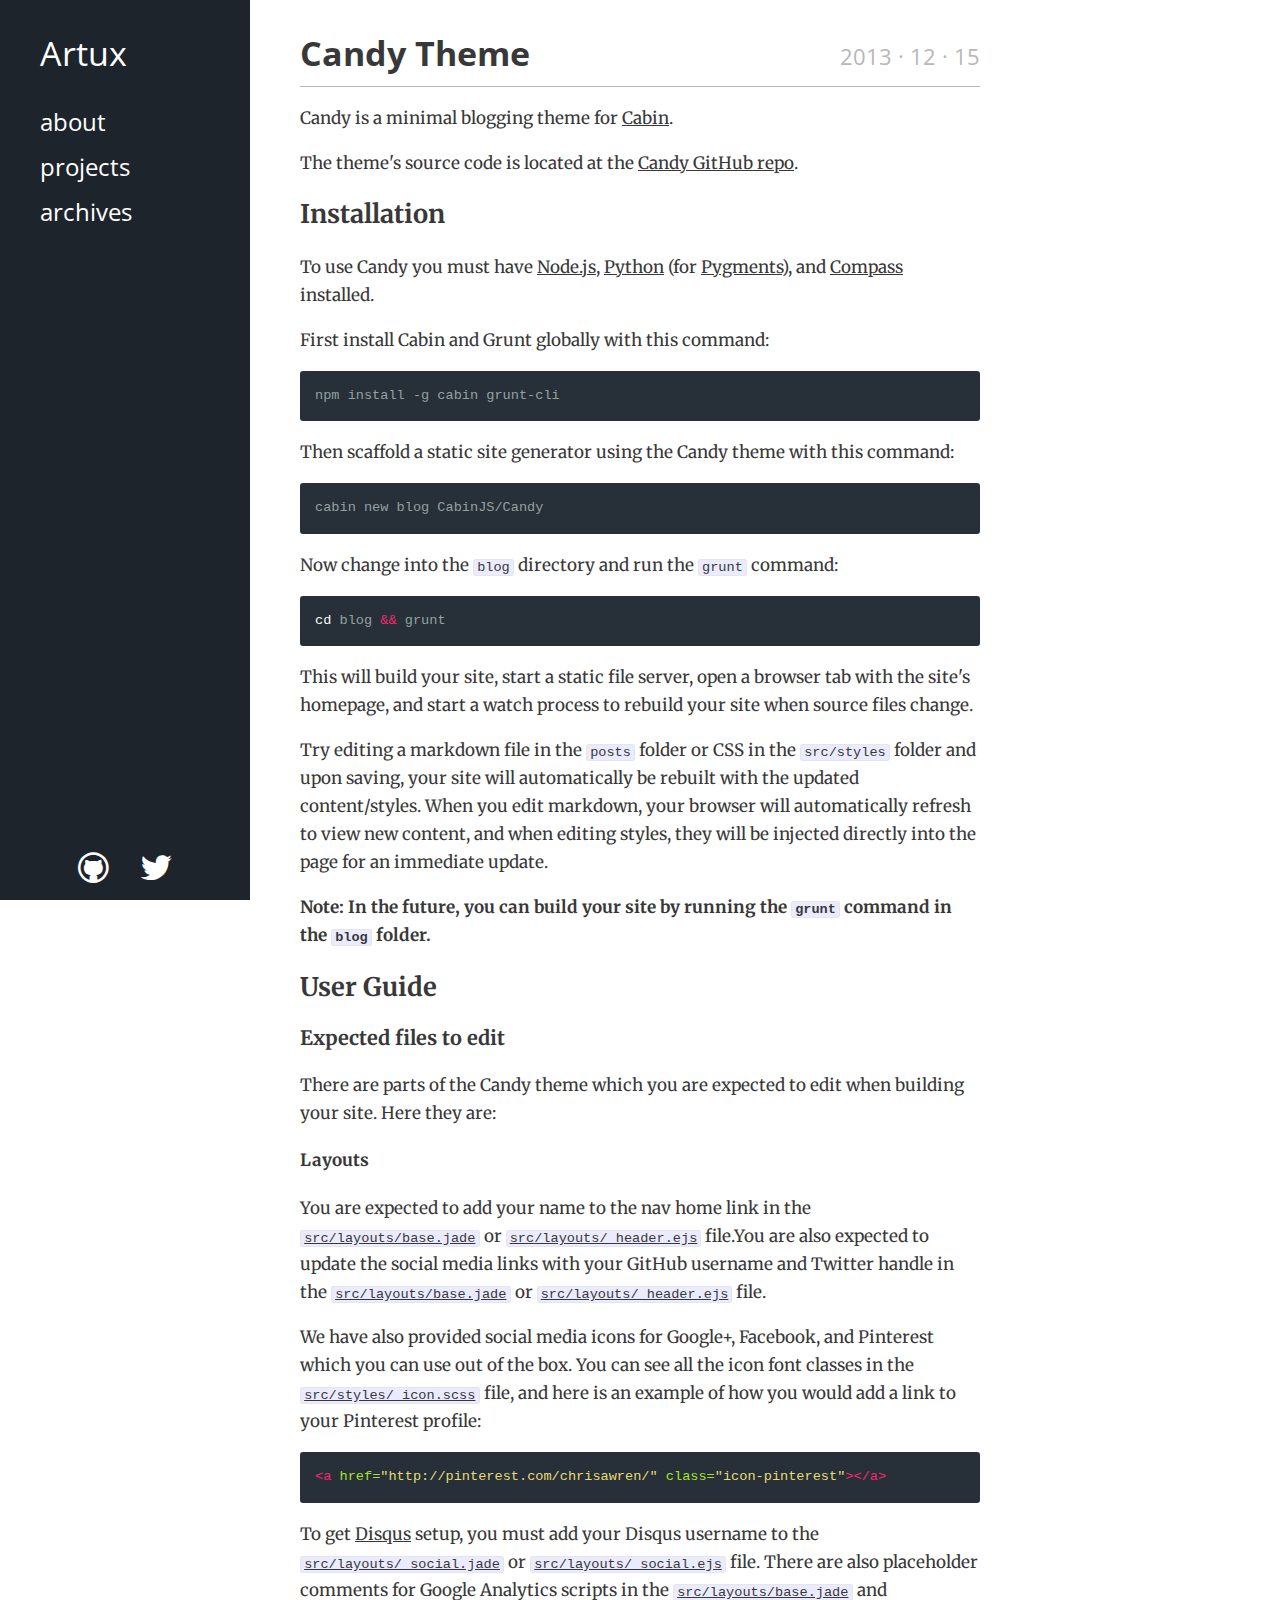
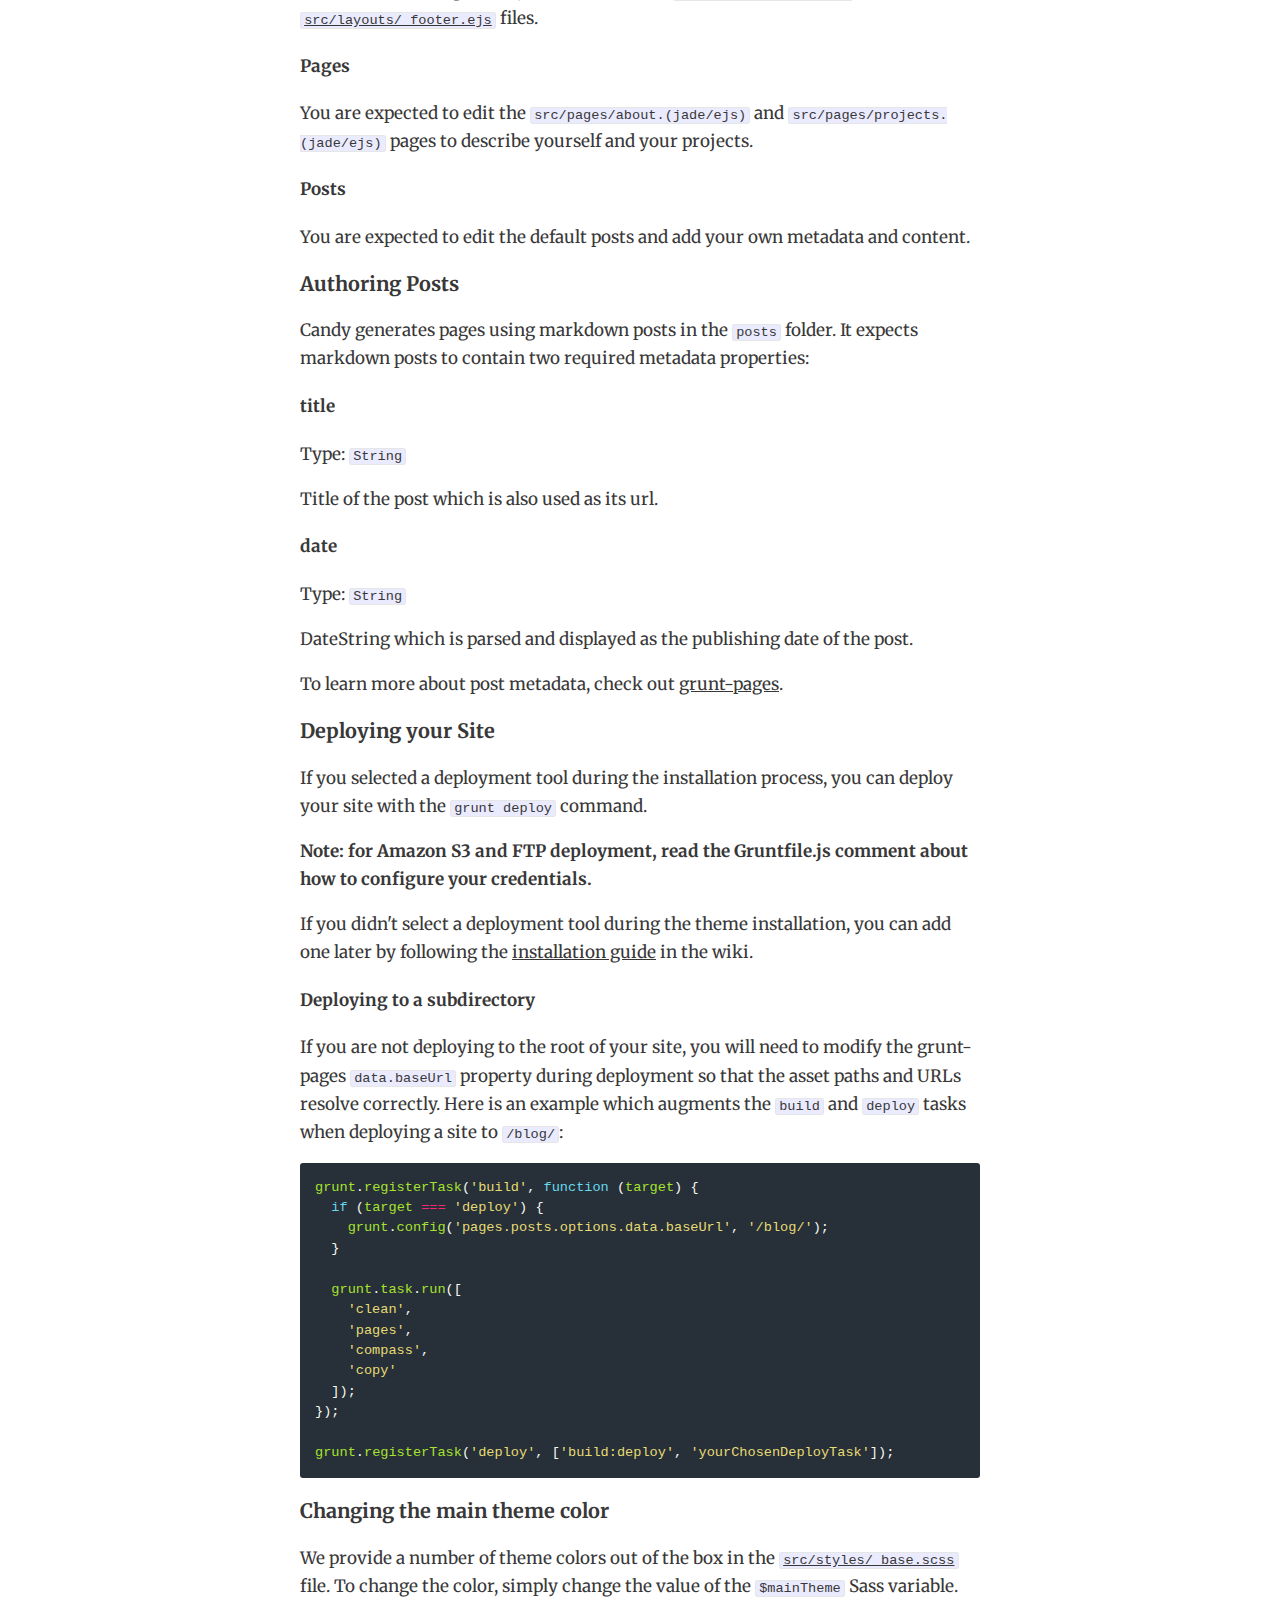
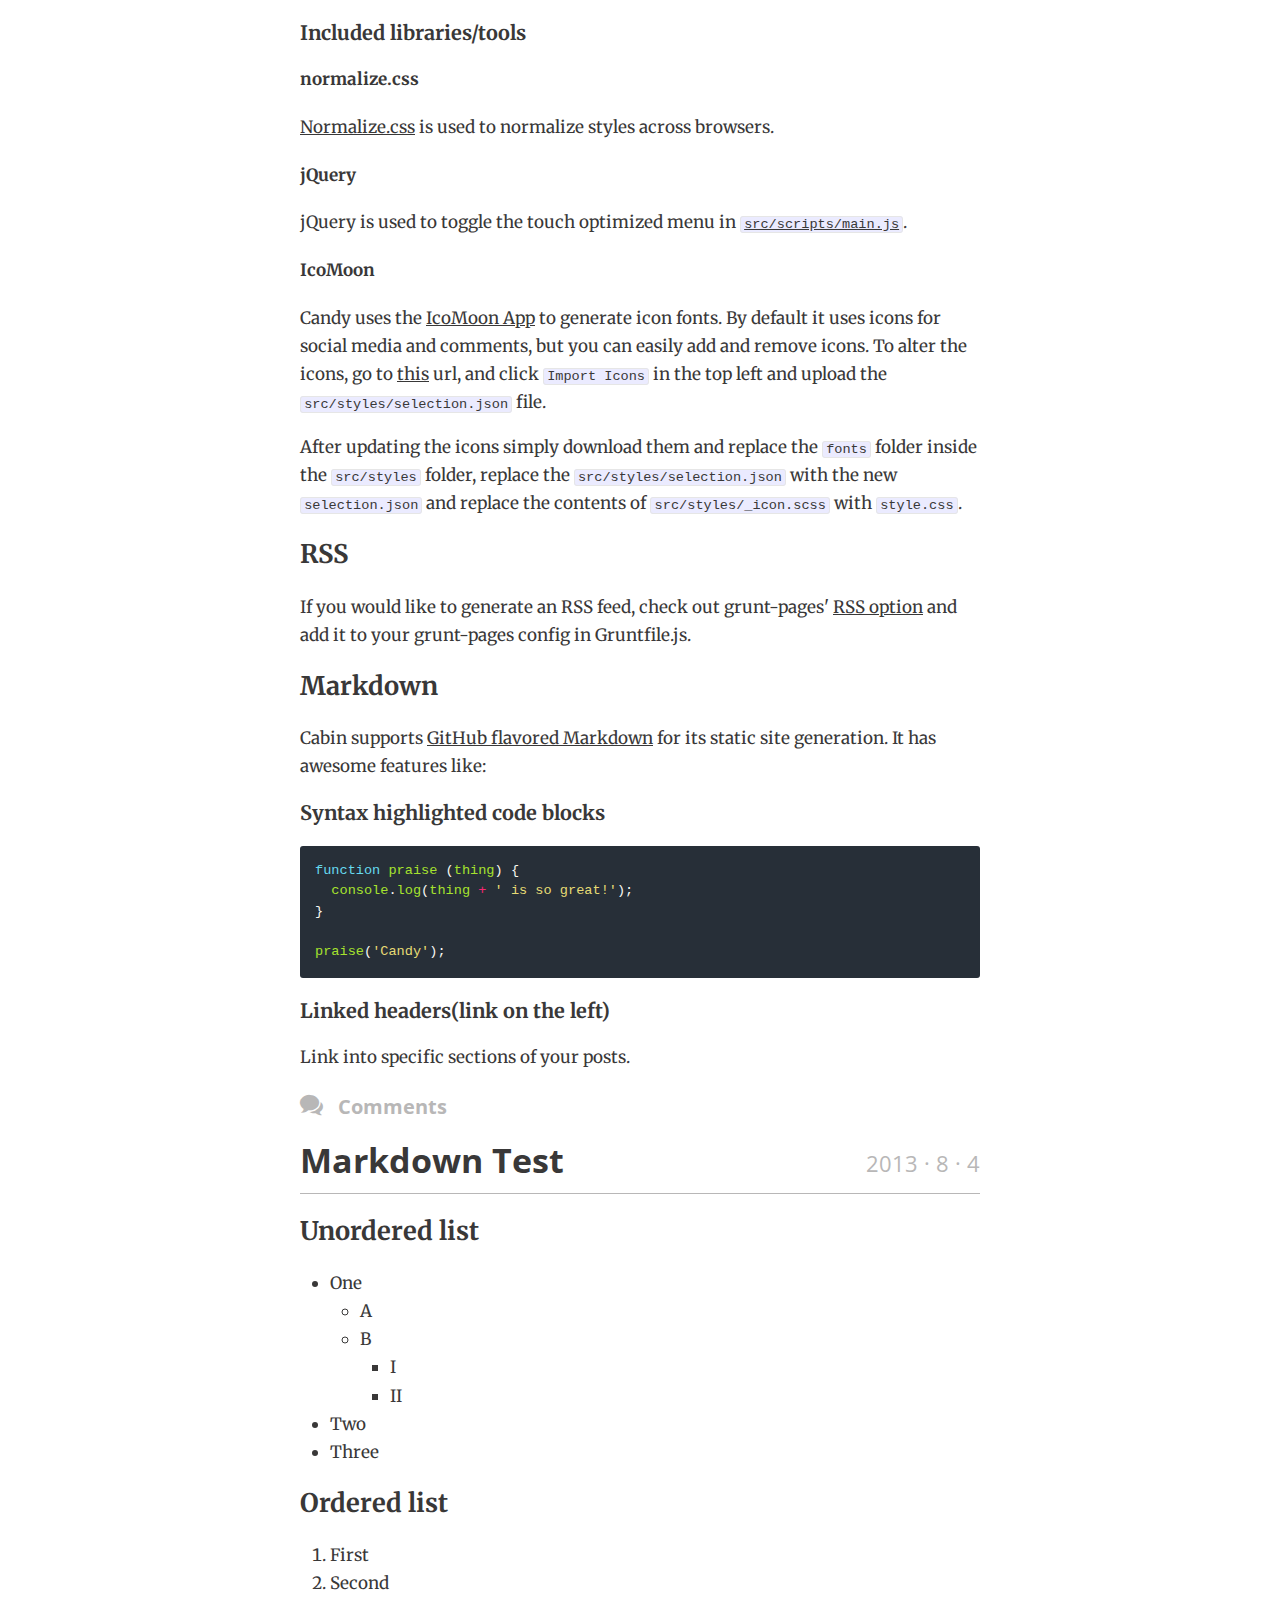
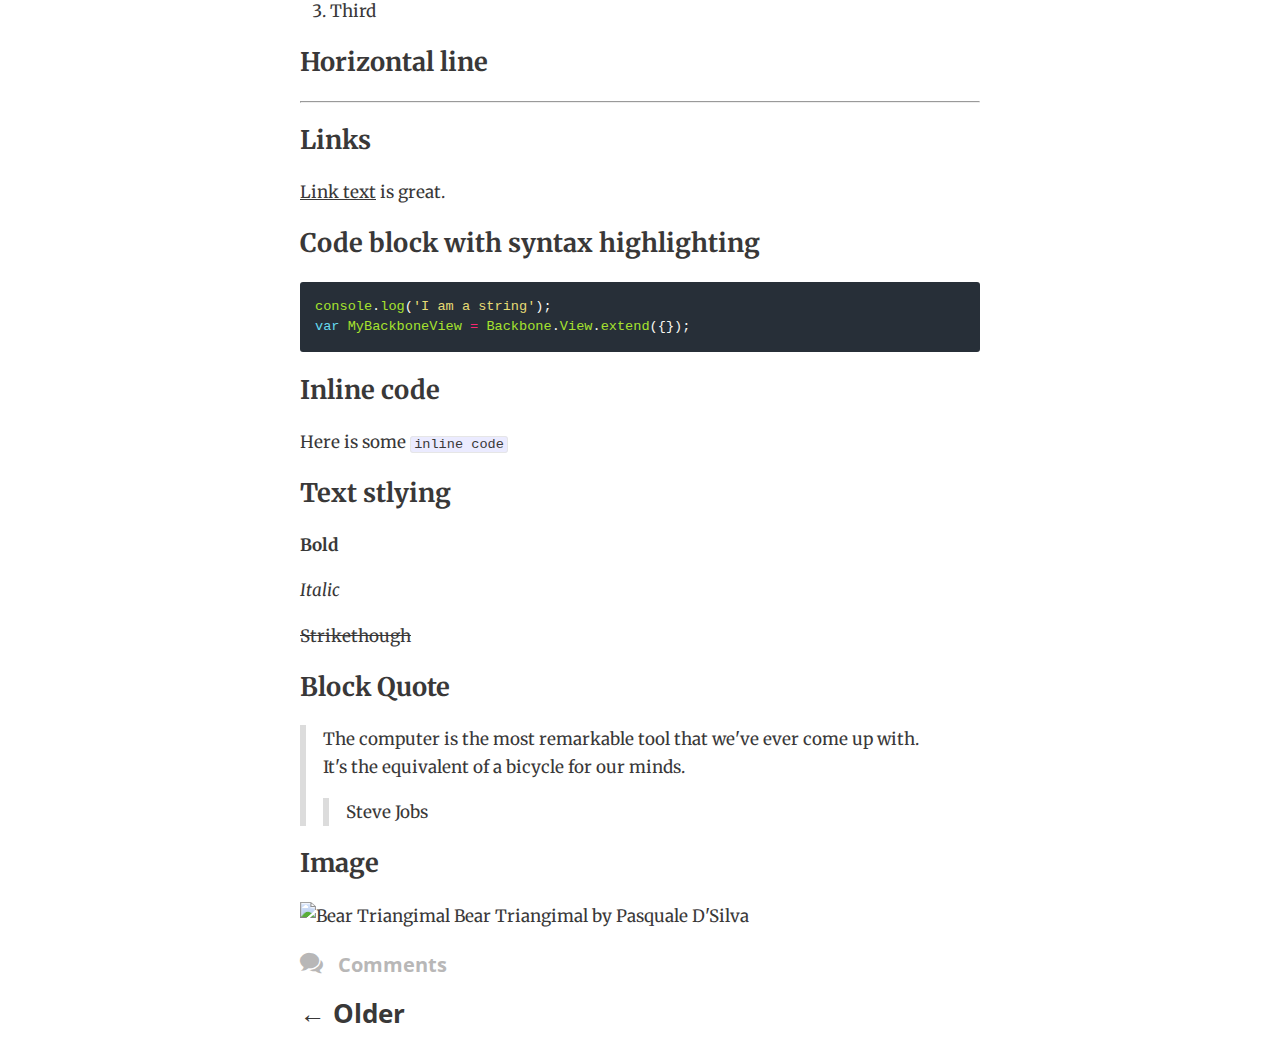
==== commit da40aad0: "Updates" ====
--- a/index.html
+++ b/index.html
@@ -13,7 +13,7 @@
   <body>
     <nav>
       <h1 class="name">
-        <a href="/">My Name</a>
+        <a href="/">Artux</a>
       </h1>
       <div class="menu icon-menu"></div>
       <ul class="nav-links">
@@ -28,8 +28,8 @@
         </li>
       </ul>
       <div class="social-media">
-        <a href="https://github.com/colinwren" class="icon-github"></a>
-        <a href="https://twitter.com/colinwrenca" class="icon-twitter"></a>
+        <a href="https://github.com/scheffer" class="icon-github"></a>
+        <a href="https://twitter.com/artux" class="icon-twitter"></a>
       </div>
     </nav>
     <div class="content">
--- a/styles/main.css
+++ b/styles/main.css
@@ -405,358 +405,380 @@
   border-spacing: 0;
 }
 
-/* line 1, ../../src/styles/_solarized-dark.scss */
+/* line 1, ../../src/styles/_monokai.scss */
 .highlight {
-  background-color: #073642;
+  background-color: #272F38;
   color: #93a1a1;
 }
 
-/* line 6, ../../src/styles/_solarized-dark.scss */
+/* line 2, ../../src/styles/_monokai.scss */
 .highlight .c {
-  color: #586e75 !important;
-  font-style: italic !important;
-}
-
-/* line 11, ../../src/styles/_solarized-dark.scss */
+  color: #75715e;
+}
+
+/* Comment */
+/* line 3, ../../src/styles/_monokai.scss */
+.highlight .err {
+  color: #960050;
+  background-color: #1e0010;
+}
+
+/* Error */
+/* line 4, ../../src/styles/_monokai.scss */
+.highlight .k {
+  color: #66d9ef;
+}
+
+/* Keyword */
+/* line 5, ../../src/styles/_monokai.scss */
+.highlight .l {
+  color: #ae81ff;
+}
+
+/* Literal */
+/* line 6, ../../src/styles/_monokai.scss */
+.highlight .n {
+  color: #f8f8f2;
+}
+
+/* Name */
+/* line 7, ../../src/styles/_monokai.scss */
+.highlight .o {
+  color: #f92672;
+}
+
+/* Operator */
+/* line 8, ../../src/styles/_monokai.scss */
+.highlight .p {
+  color: #f8f8f2;
+}
+
+/* Punctuation */
+/* line 9, ../../src/styles/_monokai.scss */
 .highlight .cm {
-  color: #586e75 !important;
-  font-style: italic !important;
-}
-
-/* line 16, ../../src/styles/_solarized-dark.scss */
+  color: #75715e;
+}
+
+/* Comment.Multiline */
+/* line 10, ../../src/styles/_monokai.scss */
 .highlight .cp {
-  color: #586e75 !important;
-  font-style: italic !important;
-}
-
-/* line 21, ../../src/styles/_solarized-dark.scss */
+  color: #75715e;
+}
+
+/* Comment.Preproc */
+/* line 11, ../../src/styles/_monokai.scss */
 .highlight .c1 {
-  color: #586e75 !important;
-  font-style: italic !important;
-}
-
-/* line 26, ../../src/styles/_solarized-dark.scss */
+  color: #75715e;
+}
+
+/* Comment.Single */
+/* line 12, ../../src/styles/_monokai.scss */
 .highlight .cs {
-  color: #586e75 !important;
-  font-weight: bold !important;
-  font-style: italic !important;
-}
-
-/* line 32, ../../src/styles/_solarized-dark.scss */
-.highlight .err {
-  color: #dc322f !important;
-  background: none !important;
-}
-
-/* line 37, ../../src/styles/_solarized-dark.scss */
-.highlight .k {
-  color: #cb4b16 !important;
-}
-
-/* line 41, ../../src/styles/_solarized-dark.scss */
-.highlight .o {
-  color: #93a1a1 !important;
-  font-weight: bold !important;
-}
-
-/* line 46, ../../src/styles/_solarized-dark.scss */
-.highlight .p {
-  color: #93a1a1 !important;
-}
-
-/* line 50, ../../src/styles/_solarized-dark.scss */
+  color: #75715e;
+}
+
+/* Comment.Special */
+/* line 13, ../../src/styles/_monokai.scss */
+.highlight .ge {
+  font-style: italic;
+}
+
+/* Generic.Emph */
+/* line 14, ../../src/styles/_monokai.scss */
+.highlight .gs {
+  font-weight: bold;
+}
+
+/* Generic.Strong */
+/* line 15, ../../src/styles/_monokai.scss */
+.highlight .kc {
+  color: #66d9ef;
+}
+
+/* Keyword.Constant */
+/* line 16, ../../src/styles/_monokai.scss */
+.highlight .kd {
+  color: #66d9ef;
+}
+
+/* Keyword.Declaration */
+/* line 17, ../../src/styles/_monokai.scss */
+.highlight .kn {
+  color: #f92672;
+}
+
+/* Keyword.Namespace */
+/* line 18, ../../src/styles/_monokai.scss */
+.highlight .kp {
+  color: #66d9ef;
+}
+
+/* Keyword.Pseudo */
+/* line 19, ../../src/styles/_monokai.scss */
+.highlight .kr {
+  color: #66d9ef;
+}
+
+/* Keyword.Reserved */
+/* line 20, ../../src/styles/_monokai.scss */
+.highlight .kt {
+  color: #66d9ef;
+}
+
+/* Keyword.Type */
+/* line 21, ../../src/styles/_monokai.scss */
+.highlight .ld {
+  color: #e6db74;
+}
+
+/* Literal.Date */
+/* line 22, ../../src/styles/_monokai.scss */
+.highlight .m {
+  color: #ae81ff;
+}
+
+/* Literal.Number */
+/* line 23, ../../src/styles/_monokai.scss */
+.highlight .s {
+  color: #e6db74;
+}
+
+/* Literal.String */
+/* line 24, ../../src/styles/_monokai.scss */
+.highlight .na {
+  color: #a6e22e;
+}
+
+/* Name.Attribute */
+/* line 25, ../../src/styles/_monokai.scss */
+.highlight .nb {
+  color: #f8f8f2;
+}
+
+/* Name.Builtin */
+/* line 26, ../../src/styles/_monokai.scss */
+.highlight .nc {
+  color: #a6e22e;
+}
+
+/* Name.Class */
+/* line 27, ../../src/styles/_monokai.scss */
+.highlight .no {
+  color: #66d9ef;
+}
+
+/* Name.Constant */
+/* line 28, ../../src/styles/_monokai.scss */
+.highlight .nd {
+  color: #a6e22e;
+}
+
+/* Name.Decorator */
+/* line 29, ../../src/styles/_monokai.scss */
+.highlight .ni {
+  color: #f8f8f2;
+}
+
+/* Name.Entity */
+/* line 30, ../../src/styles/_monokai.scss */
+.highlight .ne {
+  color: #a6e22e;
+}
+
+/* Name.Exception */
+/* line 31, ../../src/styles/_monokai.scss */
+.highlight .nf {
+  color: #a6e22e;
+}
+
+/* Name.Function */
+/* line 32, ../../src/styles/_monokai.scss */
+.highlight .nl {
+  color: #f8f8f2;
+}
+
+/* Name.Label */
+/* line 33, ../../src/styles/_monokai.scss */
+.highlight .nn {
+  color: #f8f8f2;
+}
+
+/* Name.Namespace */
+/* line 34, ../../src/styles/_monokai.scss */
+.highlight .nx {
+  color: #a6e22e;
+}
+
+/* Name.Other */
+/* line 35, ../../src/styles/_monokai.scss */
+.highlight .py {
+  color: #f8f8f2;
+}
+
+/* Name.Property */
+/* line 36, ../../src/styles/_monokai.scss */
+.highlight .nt {
+  color: #f92672;
+}
+
+/* Name.Tag */
+/* line 37, ../../src/styles/_monokai.scss */
+.highlight .nv {
+  color: #f8f8f2;
+}
+
+/* Name.Variable */
+/* line 38, ../../src/styles/_monokai.scss */
 .highlight .ow {
-  color: #2aa198 !important;
-  font-weight: bold !important;
-}
-
-/* line 55, ../../src/styles/_solarized-dark.scss */
+  color: #f92672;
+}
+
+/* Operator.Word */
+/* line 39, ../../src/styles/_monokai.scss */
+.highlight .w {
+  color: #f8f8f2;
+}
+
+/* Text.Whitespace */
+/* line 40, ../../src/styles/_monokai.scss */
+.highlight .mf {
+  color: #ae81ff;
+}
+
+/* Literal.Number.Float */
+/* line 41, ../../src/styles/_monokai.scss */
+.highlight .mh {
+  color: #ae81ff;
+}
+
+/* Literal.Number.Hex */
+/* line 42, ../../src/styles/_monokai.scss */
+.highlight .mi {
+  color: #ae81ff;
+}
+
+/* Literal.Number.Integer */
+/* line 43, ../../src/styles/_monokai.scss */
+.highlight .mo {
+  color: #ae81ff;
+}
+
+/* Literal.Number.Oct */
+/* line 44, ../../src/styles/_monokai.scss */
+.highlight .sb {
+  color: #e6db74;
+}
+
+/* Literal.String.Backtick */
+/* line 45, ../../src/styles/_monokai.scss */
+.highlight .sc {
+  color: #e6db74;
+}
+
+/* Literal.String.Char */
+/* line 46, ../../src/styles/_monokai.scss */
+.highlight .sd {
+  color: #e6db74;
+}
+
+/* Literal.String.Doc */
+/* line 47, ../../src/styles/_monokai.scss */
+.highlight .s2 {
+  color: #e6db74;
+}
+
+/* Literal.String.Double */
+/* line 48, ../../src/styles/_monokai.scss */
+.highlight .se {
+  color: #ae81ff;
+}
+
+/* Literal.String.Escape */
+/* line 49, ../../src/styles/_monokai.scss */
+.highlight .sh {
+  color: #e6db74;
+}
+
+/* Literal.String.Heredoc */
+/* line 50, ../../src/styles/_monokai.scss */
+.highlight .si {
+  color: #e6db74;
+}
+
+/* Literal.String.Interpol */
+/* line 51, ../../src/styles/_monokai.scss */
+.highlight .sx {
+  color: #e6db74;
+}
+
+/* Literal.String.Other */
+/* line 52, ../../src/styles/_monokai.scss */
+.highlight .sr {
+  color: #e6db74;
+}
+
+/* Literal.String.Regex */
+/* line 53, ../../src/styles/_monokai.scss */
+.highlight .s1 {
+  color: #e6db74;
+}
+
+/* Literal.String.Single */
+/* line 54, ../../src/styles/_monokai.scss */
+.highlight .ss {
+  color: #e6db74;
+}
+
+/* Literal.String.Symbol */
+/* line 55, ../../src/styles/_monokai.scss */
+.highlight .bp {
+  color: #f8f8f2;
+}
+
+/* Name.Builtin.Pseudo */
+/* line 56, ../../src/styles/_monokai.scss */
+.highlight .vc {
+  color: #f8f8f2;
+}
+
+/* Name.Variable.Class */
+/* line 57, ../../src/styles/_monokai.scss */
+.highlight .vg {
+  color: #f8f8f2;
+}
+
+/* Name.Variable.Global */
+/* line 58, ../../src/styles/_monokai.scss */
+.highlight .vi {
+  color: #f8f8f2;
+}
+
+/* Name.Variable.Instance */
+/* line 59, ../../src/styles/_monokai.scss */
+.highlight .il {
+  color: #ae81ff;
+}
+
+/* Literal.Number.Integer.Long */
+/* Generic Heading & Diff Header */
+/* line 62, ../../src/styles/_monokai.scss */
+.highlight .gu {
+  color: #75715e;
+}
+
+/* Generic.Subheading & Diff Unified/Comment? */
+/* line 63, ../../src/styles/_monokai.scss */
 .highlight .gd {
-  color: #93a1a1 !important;
-  background-color: #372c34 !important;
-  display: inline-block;
-}
-
-/* line 61, ../../src/styles/_solarized-dark.scss */
-.highlight .gd .x {
-  color: #93a1a1 !important;
-  background-color: #4d2d33 !important;
-  display: inline-block;
-}
-
-/* line 67, ../../src/styles/_solarized-dark.scss */
-.highlight .ge {
-  color: #93a1a1 !important;
-  font-style: italic !important;
-}
-
-/* line 72, ../../src/styles/_solarized-dark.scss */
-.highlight .gr {
-  color: #aa0000;
-}
-
-/* line 76, ../../src/styles/_solarized-dark.scss */
-.highlight .gh {
-  color: #586e75 !important;
-}
-
-/* line 80, ../../src/styles/_solarized-dark.scss */
+  color: #f92672;
+}
+
+/* Generic.Deleted & Diff Deleted */
+/* line 64, ../../src/styles/_monokai.scss */
 .highlight .gi {
-  color: #93a1a1 !important;
-  background-color: #1a412b !important;
-  display: inline-block;
-}
-
-/* line 86, ../../src/styles/_solarized-dark.scss */
-.highlight .gi .x {
-  color: #93a1a1 !important;
-  background-color: #355720 !important;
-  display: inline-block;
-}
-
-/* line 92, ../../src/styles/_solarized-dark.scss */
-.highlight .go {
-  color: #888888;
-}
-
-/* line 96, ../../src/styles/_solarized-dark.scss */
-.highlight .gp {
-  color: #555555;
-}
-
-/* line 100, ../../src/styles/_solarized-dark.scss */
-.highlight .gs {
-  color: #93a1a1 !important;
-  font-weight: bold !important;
-}
-
-/* line 105, ../../src/styles/_solarized-dark.scss */
-.highlight .gu {
-  color: #6c71c4 !important;
-}
-
-/* line 109, ../../src/styles/_solarized-dark.scss */
-.highlight .gt {
-  color: #aa0000;
-}
-
-/* line 113, ../../src/styles/_solarized-dark.scss */
-.highlight .kc {
-  color: #859900 !important;
-  font-weight: bold !important;
-}
-
-/* line 118, ../../src/styles/_solarized-dark.scss */
-.highlight .kd {
-  color: #268bd2 !important;
-}
-
-/* line 122, ../../src/styles/_solarized-dark.scss */
-.highlight .kp {
-  color: #cb4b16 !important;
-  font-weight: bold !important;
-}
-
-/* line 127, ../../src/styles/_solarized-dark.scss */
-.highlight .kr {
-  color: #d33682 !important;
-  font-weight: bold !important;
-}
-
-/* line 132, ../../src/styles/_solarized-dark.scss */
-.highlight .kt {
-  color: #2aa198 !important;
-}
-
-/* line 136, ../../src/styles/_solarized-dark.scss */
-.highlight .n {
-  color: #268bd2 !important;
-}
-
-/* line 140, ../../src/styles/_solarized-dark.scss */
-.highlight .na {
-  color: #268bd2 !important;
-}
-
-/* line 144, ../../src/styles/_solarized-dark.scss */
-.highlight .nb {
-  color: #859900 !important;
-}
-
-/* line 148, ../../src/styles/_solarized-dark.scss */
-.highlight .nc {
-  color: #d33682 !important;
-}
-
-/* line 152, ../../src/styles/_solarized-dark.scss */
-.highlight .no {
-  color: #b58900 !important;
-}
-
-/* line 156, ../../src/styles/_solarized-dark.scss */
-.highlight .ni {
-  color: #800080;
-}
-
-/* line 160, ../../src/styles/_solarized-dark.scss */
-.highlight .nl {
-  color: #859900 !important;
-}
-
-/* line 164, ../../src/styles/_solarized-dark.scss */
-.highlight .ne {
-  color: #268bd2 !important;
-  font-weight: bold !important;
-}
-
-/* line 169, ../../src/styles/_solarized-dark.scss */
-.highlight .nf {
-  color: #268bd2 !important;
-  font-weight: bold !important;
-}
-
-/* line 174, ../../src/styles/_solarized-dark.scss */
-.highlight .nn {
-  color: #b58900 !important;
-}
-
-/* line 178, ../../src/styles/_solarized-dark.scss */
-.highlight .nt {
-  color: #268bd2 !important;
-  font-weight: bold !important;
-}
-
-/* line 183, ../../src/styles/_solarized-dark.scss */
-.highlight .nx {
-  color: #b58900 !important;
-}
-
-/* line 187, ../../src/styles/_solarized-dark.scss */
-.highlight .bp {
-  color: #999999;
-}
-
-/* line 191, ../../src/styles/_solarized-dark.scss */
-.highlight .vc {
-  color: #008080;
-}
-
-/* line 195, ../../src/styles/_solarized-dark.scss */
-.highlight .vg {
-  color: #268bd2 !important;
-}
-
-/* line 199, ../../src/styles/_solarized-dark.scss */
-.highlight .vi {
-  color: #268bd2 !important;
-}
-
-/* line 203, ../../src/styles/_solarized-dark.scss */
-.highlight .nv {
-  color: #268bd2 !important;
-}
-
-/* line 207, ../../src/styles/_solarized-dark.scss */
-.highlight .w {
-  color: #bbbbbb;
-}
-
-/* line 211, ../../src/styles/_solarized-dark.scss */
-.highlight .mf {
-  color: #2aa198 !important;
-}
-
-/* line 215, ../../src/styles/_solarized-dark.scss */
-.highlight .m {
-  color: #2aa198 !important;
-}
-
-/* line 219, ../../src/styles/_solarized-dark.scss */
-.highlight .mh {
-  color: #2aa198 !important;
-}
-
-/* line 223, ../../src/styles/_solarized-dark.scss */
-.highlight .mi {
-  color: #2aa198 !important;
-}
-
-/* line 227, ../../src/styles/_solarized-dark.scss */
-.highlight .mo {
-  color: #009999;
-}
-
-/* line 231, ../../src/styles/_solarized-dark.scss */
-.highlight .s {
-  color: #2aa198 !important;
-}
-
-/* line 235, ../../src/styles/_solarized-dark.scss */
-.highlight .sb {
-  color: #d14;
-}
-
-/* line 239, ../../src/styles/_solarized-dark.scss */
-.highlight .sc {
-  color: #d14;
-}
-
-/* line 243, ../../src/styles/_solarized-dark.scss */
-.highlight .sd {
-  color: #2aa198 !important;
-}
-
-/* line 247, ../../src/styles/_solarized-dark.scss */
-.highlight .s2 {
-  color: #2aa198 !important;
-}
-
-/* line 251, ../../src/styles/_solarized-dark.scss */
-.highlight .se {
-  color: #dc322f !important;
-}
-
-/* line 255, ../../src/styles/_solarized-dark.scss */
-.highlight .sh {
-  color: #d14;
-}
-
-/* line 259, ../../src/styles/_solarized-dark.scss */
-.highlight .si {
-  color: #268bd2 !important;
-}
-
-/* line 263, ../../src/styles/_solarized-dark.scss */
-.highlight .sx {
-  color: #d14;
-}
-
-/* line 267, ../../src/styles/_solarized-dark.scss */
-.highlight .sr {
-  color: #2aa198 !important;
-}
-
-/* line 271, ../../src/styles/_solarized-dark.scss */
-.highlight .s1 {
-  color: #2aa198 !important;
-}
-
-/* line 275, ../../src/styles/_solarized-dark.scss */
-.highlight .ss {
-  color: #990073;
-}
-
-/* line 279, ../../src/styles/_solarized-dark.scss */
-.highlight .il {
-  color: #009999;
-}
-
-/* line 283, ../../src/styles/_solarized-dark.scss */
-.highlight div .gd, .highlight div .gd .x, .highlight div .gi, .highlight div .gi .x {
-  display: inline-block;
-  width: 100%;
-}
-
+  color: #a6e22e;
+}
+
+/* Generic.Inserted & Diff Inserted */
 /* line 28, ../../src/styles/_base.scss */
 .group {
   overflow: hidden;
@@ -802,7 +824,7 @@
 }
 /* line 59, ../../src/styles/_base.scss */
 .content a:hover {
-  color: #578cdb;
+  color: #1E242B;
 }
 @media (max-width: 1250px) {
   /* line 49, ../../src/styles/_base.scss */
@@ -1056,7 +1078,7 @@
   z-index: 100;
   height: 100%;
   top: 0;
-  background: #578cdb;
+  background: #1E242B;
   width: 250px;
 }
 /* line 9, ../../src/styles/_nav.scss */
@@ -1128,7 +1150,7 @@
 /* line 68, ../../src/styles/_nav.scss */
 .nav-links {
   list-style: none;
-  background: #578cdb;
+  background: #1E242B;
   padding-left: 40px;
   font-size: 1.4em;
 }
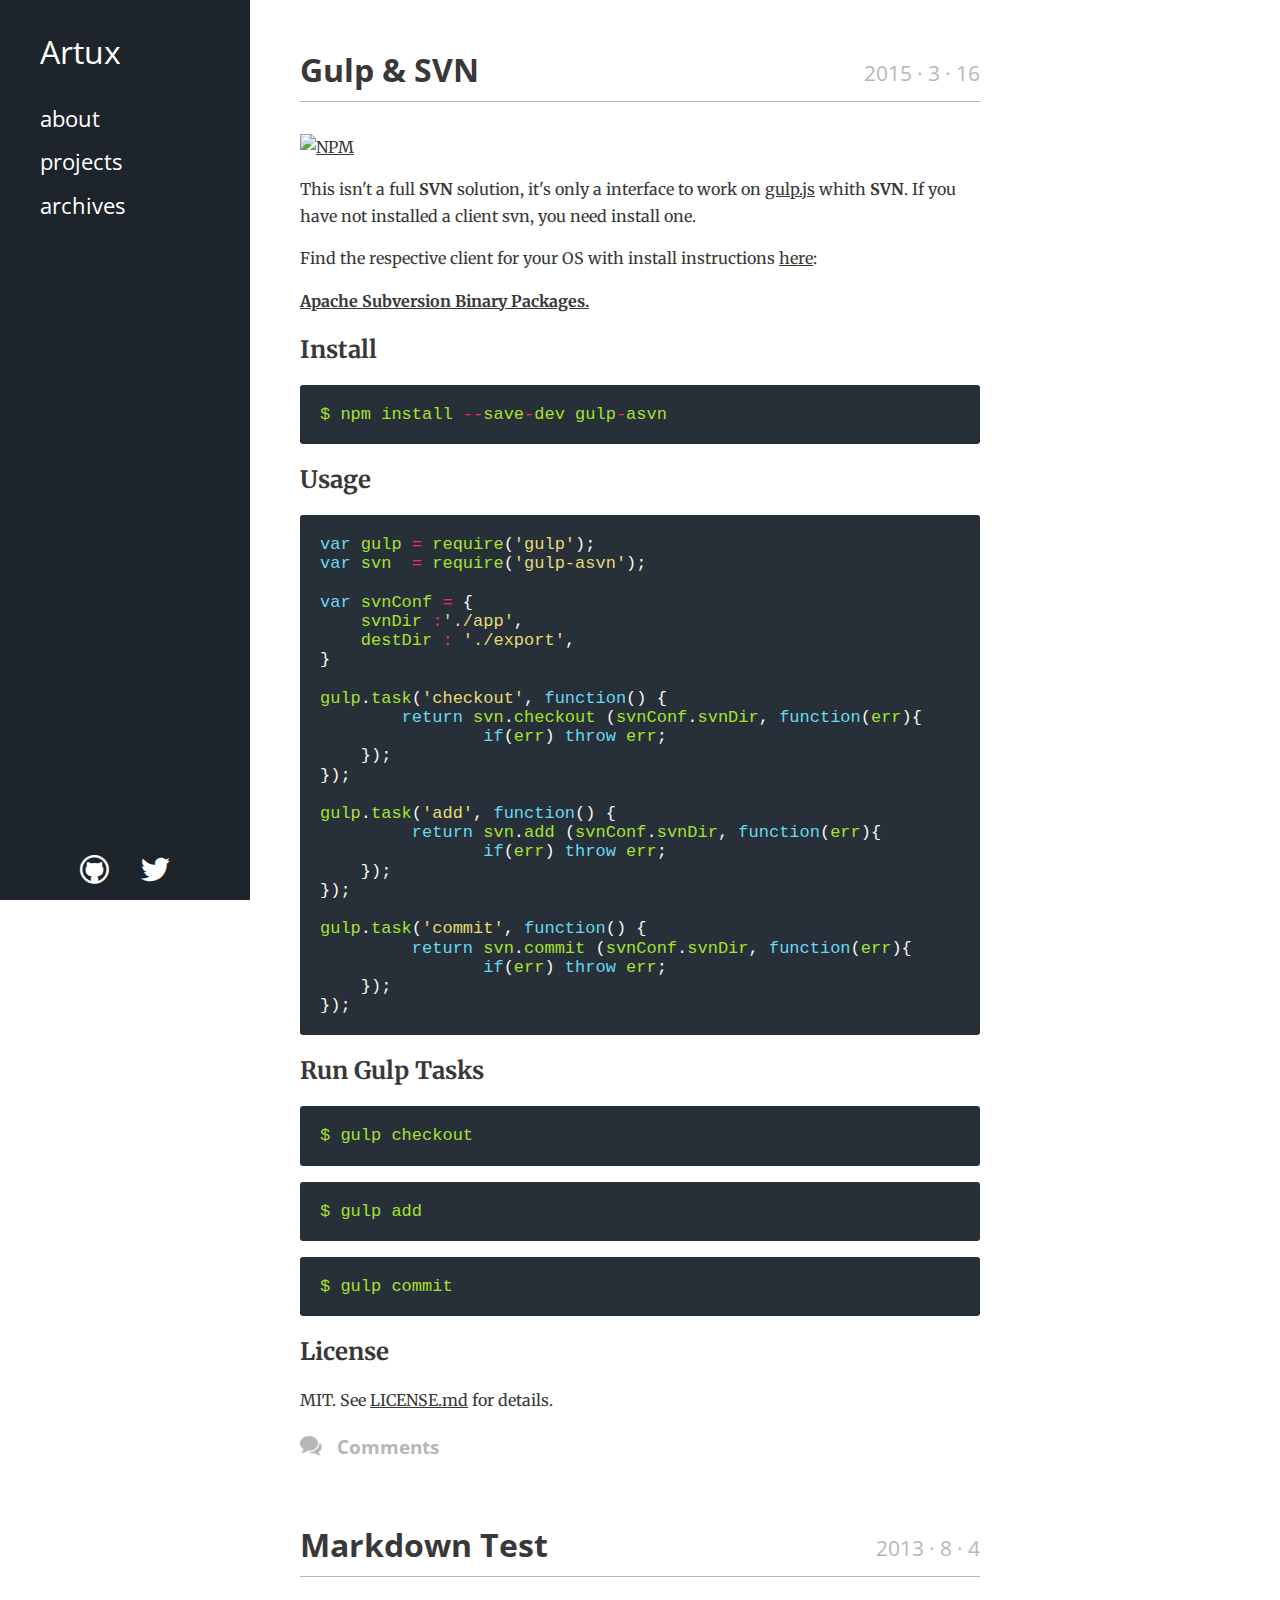
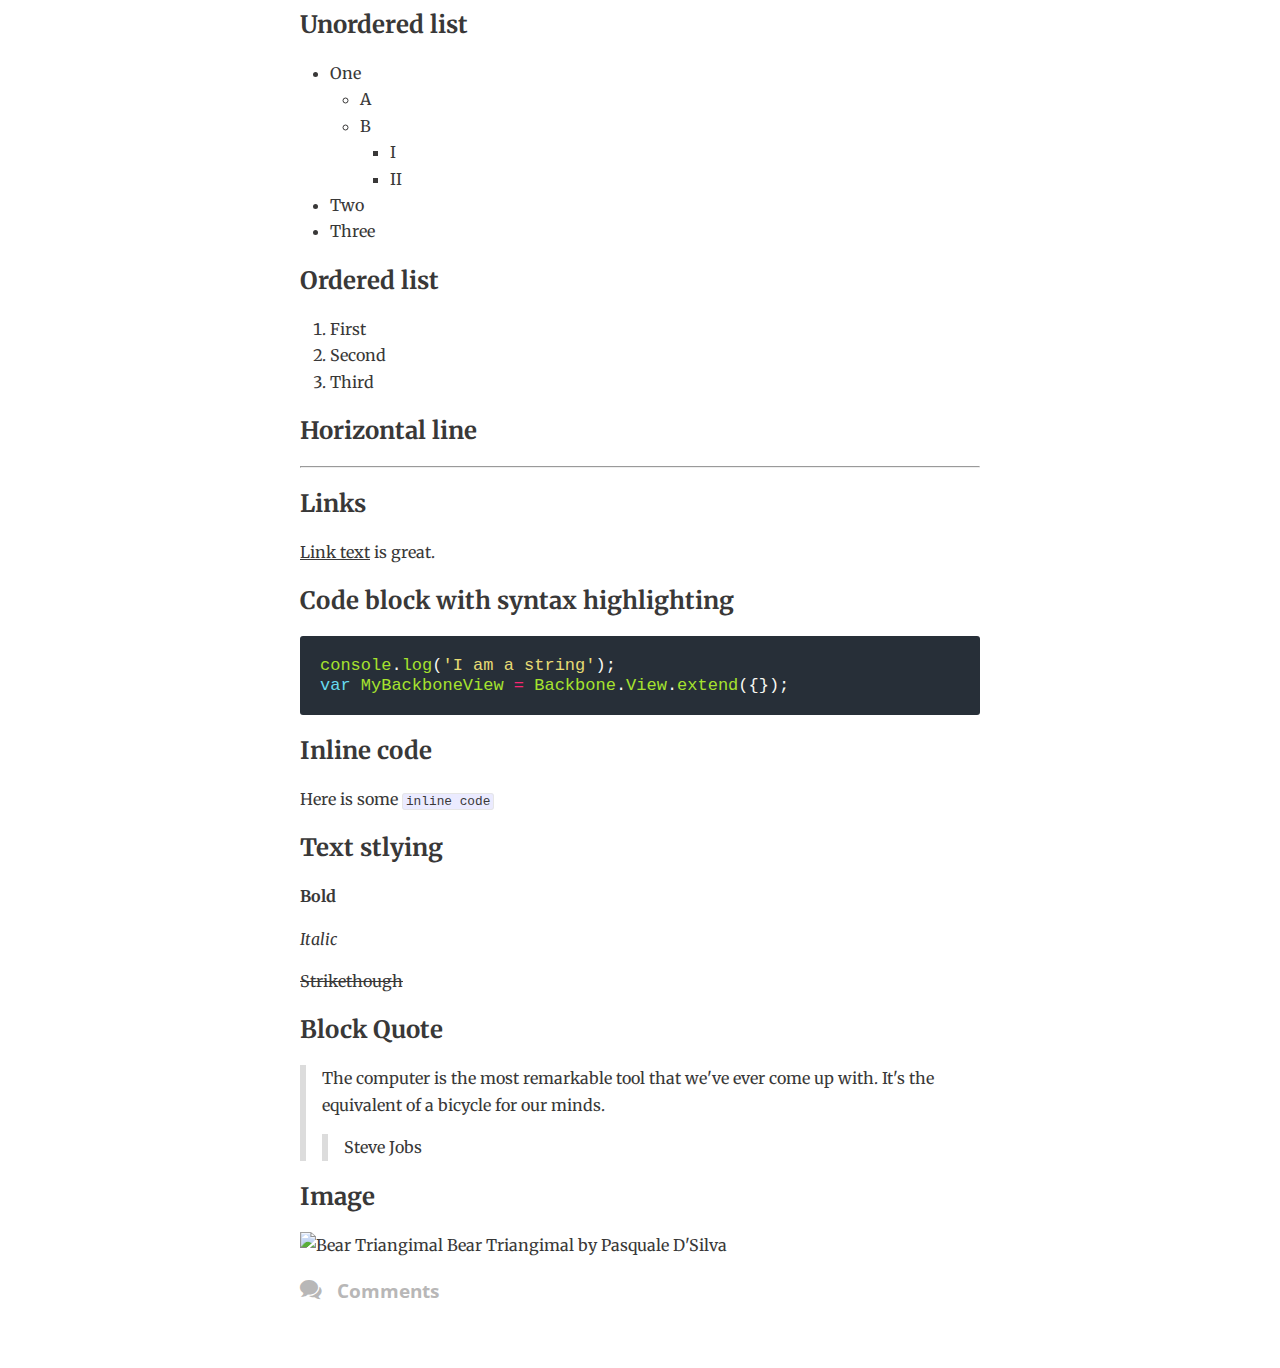
==== commit 9fe0a8b4: "Updates" ====
--- a/index.html
+++ b/index.html
@@ -36,104 +36,64 @@
 
 
   <div class="post-head group">
-  <a href="/posts/candy-theme/">
-    <h1 class="post-title">Candy Theme</h1>
+  <a href="/posts/gulp-svn/">
+    <h1 class="post-title">Gulp &amp; SVN</h1>
   </a>
-  <span class="post-date">2013 &#183; 12 &#183; 15</span>
+  <span class="post-date">2015 &#183; 3 &#183; 16</span>
 </div>
 
-<div class="post-body markdown"><p>Candy is a minimal blogging theme for <a href="http://cabinjs.com">Cabin</a>.</p>
-<p>The theme&#39;s source code is located at the <a href="https://github.com/CabinJS/Candy">Candy GitHub repo</a>.</p>
-<h2><a name="installation" class="anchor" href="#installation"><span class="header-link"></span></a>Installation</h2>
-<p>To use Candy you must have <a href="http://nodejs.org/">Node.js</a>, <a href="http://www.python.org/">Python</a> (for <a href="http://pygments.org/">Pygments</a>), and <a href="http://compass-style.org/">Compass</a> installed.</p>
-<p>First install Cabin and Grunt globally with this command:</p>
-<pre><code class="lang-bash"><div class="highlight"><pre>npm install -g cabin grunt-cli
+<div class="post-body markdown"><p><a href="https://www.npmjs.com/package/gulp-asvn/"><img src="https://nodei.co/npm/gulp-asvn.png?downloads=true" alt="NPM"></a></p>
+<p>This isn&#39;t a full <strong>SVN</strong> solution, it&#39;s only a interface to work on <a href="http://gulpjs.com/">gulp.js</a> whith <strong>SVN</strong>. If you have not installed a client svn, you need install one.</p>
+<p>Find the respective client for your OS with install instructions <a href="https://subversion.apache.org/packages.html">here</a>:</p>
+<p><strong><a href="https://subversion.apache.org/packages.html">Apache Subversion Binary Packages.</a></strong></p>
+<h2><a name="install" class="anchor" href="#install"><span class="header-link"></span></a>Install</h2>
+<pre><code><div class="highlight"><pre><span class="nx">$</span> <span class="nx">npm</span> <span class="nx">install</span> <span class="o">--</span><span class="nx">save</span><span class="o">-</span><span class="nx">dev</span> <span class="nx">gulp</span><span class="o">-</span><span class="nx">asvn</span>
 </pre></div>
 </code></pre>
-<p>Then scaffold a static site generator using the Candy theme with this command:</p>
-<pre><code class="lang-bash"><div class="highlight"><pre>cabin new blog CabinJS/Candy
+<h2><a name="usage" class="anchor" href="#usage"><span class="header-link"></span></a>Usage</h2>
+<pre><code class="lang-js"><div class="highlight"><pre><span class="kd">var</span> <span class="nx">gulp</span> <span class="o">=</span> <span class="nx">require</span><span class="p">(</span><span class="s1">&#39;gulp&#39;</span><span class="p">);</span>
+<span class="kd">var</span> <span class="nx">svn</span>  <span class="o">=</span> <span class="nx">require</span><span class="p">(</span><span class="s1">&#39;gulp-asvn&#39;</span><span class="p">);</span>
+
+<span class="kd">var</span> <span class="nx">svnConf</span> <span class="o">=</span> <span class="p">{</span>
+    <span class="nx">svnDir</span> <span class="o">:</span><span class="s1">&#39;./app&#39;</span><span class="p">,</span>
+    <span class="nx">destDir</span> <span class="o">:</span> <span class="s1">&#39;./export&#39;</span><span class="p">,</span>
+<span class="p">}</span>
+
+<span class="nx">gulp</span><span class="p">.</span><span class="nx">task</span><span class="p">(</span><span class="s1">&#39;checkout&#39;</span><span class="p">,</span> <span class="kd">function</span><span class="p">()</span> <span class="p">{</span>
+        <span class="k">return</span> <span class="nx">svn</span><span class="p">.</span><span class="nx">checkout</span> <span class="p">(</span><span class="nx">svnConf</span><span class="p">.</span><span class="nx">svnDir</span><span class="p">,</span> <span class="kd">function</span><span class="p">(</span><span class="nx">err</span><span class="p">){</span>
+                <span class="k">if</span><span class="p">(</span><span class="nx">err</span><span class="p">)</span> <span class="k">throw</span> <span class="nx">err</span><span class="p">;</span>
+    <span class="p">});</span>
+<span class="p">});</span>
+
+<span class="nx">gulp</span><span class="p">.</span><span class="nx">task</span><span class="p">(</span><span class="s1">&#39;add&#39;</span><span class="p">,</span> <span class="kd">function</span><span class="p">()</span> <span class="p">{</span>
+         <span class="k">return</span> <span class="nx">svn</span><span class="p">.</span><span class="nx">add</span> <span class="p">(</span><span class="nx">svnConf</span><span class="p">.</span><span class="nx">svnDir</span><span class="p">,</span> <span class="kd">function</span><span class="p">(</span><span class="nx">err</span><span class="p">){</span>
+                <span class="k">if</span><span class="p">(</span><span class="nx">err</span><span class="p">)</span> <span class="k">throw</span> <span class="nx">err</span><span class="p">;</span>
+    <span class="p">});</span>
+<span class="p">});</span>
+
+<span class="nx">gulp</span><span class="p">.</span><span class="nx">task</span><span class="p">(</span><span class="s1">&#39;commit&#39;</span><span class="p">,</span> <span class="kd">function</span><span class="p">()</span> <span class="p">{</span>
+         <span class="k">return</span> <span class="nx">svn</span><span class="p">.</span><span class="nx">commit</span> <span class="p">(</span><span class="nx">svnConf</span><span class="p">.</span><span class="nx">svnDir</span><span class="p">,</span> <span class="kd">function</span><span class="p">(</span><span class="nx">err</span><span class="p">){</span>
+                <span class="k">if</span><span class="p">(</span><span class="nx">err</span><span class="p">)</span> <span class="k">throw</span> <span class="nx">err</span><span class="p">;</span>
+    <span class="p">});</span>
+<span class="p">});</span>
 </pre></div>
 </code></pre>
-<p>Now change into the <code>blog</code> directory and run the <code>grunt</code> command:</p>
-<pre><code class="lang-bash"><div class="highlight"><pre><span class="nb">cd </span>blog <span class="o">&amp;&amp;</span> grunt
+<h2><a name="run-gulp-tasks" class="anchor" href="#run-gulp-tasks"><span class="header-link"></span></a>Run Gulp Tasks</h2>
+<pre><code><div class="highlight"><pre><span class="nx">$</span> <span class="nx">gulp</span> <span class="nx">checkout</span>
 </pre></div>
 </code></pre>
-<p>This will build your site, start a static file server, open a browser tab with the site&#39;s homepage, and start a watch process to rebuild your site when source files change.</p>
-<p>Try editing a markdown file in the <code>posts</code> folder or CSS in the <code>src/styles</code> folder and upon saving, your site will automatically be rebuilt with the updated content/styles. When you edit markdown, your browser will automatically refresh to view new content, and when editing styles, they will be injected directly into the page for an immediate update.</p>
-<p><strong>Note: In the future, you can build your site by running the <code>grunt</code> command in the <code>blog</code> folder.</strong></p>
-<h2><a name="user-guide" class="anchor" href="#user-guide"><span class="header-link"></span></a>User Guide</h2>
-<h3><a name="expected-files-to-edit" class="anchor" href="#expected-files-to-edit"><span class="header-link"></span></a>Expected files to edit</h3>
-<p>There are parts of the Candy theme which you are expected to edit when building your site. Here they are:</p>
-<h4><a name="layouts" class="anchor" href="#layouts"><span class="header-link"></span></a>Layouts</h4>
-<p>You are expected to add your name to the nav home link in the <a href="https://github.com/CabinJS/Candy/blob/master/src/layouts/base.jade#L24"><code>src/layouts/base.jade</code></a> or <a href="https://github.com/CabinJS/Candy/blob/master/src/layouts/_header.ejs#L20"><code>src/layouts/_header.ejs</code></a> file.You are also expected to update the social media links with your GitHub username and Twitter handle in the <a href="https://github.com/CabinJS/Candy/blob/master/src/layouts/base.jade#L35-L36"><code>src/layouts/base.jade</code></a> or <a href="https://github.com/CabinJS/Candy/blob/master/src/layouts/_header.ejs#L35-L36"><code>src/layouts/_header.ejs</code></a> file. </p>
-<p>We have also provided social media icons for Google+, Facebook, and Pinterest which you can use out of the box. You can see all the icon font classes in the <a href="https://github.com/CabinJS/Candy/blob/master/src/styles/_icons.scss#L27"><code>src/styles/_icon.scss</code></a> file, and here is an example of how you would add a link to your Pinterest profile:</p>
-<pre><code class="lang-html"><div class="highlight"><pre><span class="nt">&lt;a</span> <span class="na">href=</span><span class="s">&quot;http://pinterest.com/chrisawren/&quot;</span> <span class="na">class=</span><span class="s">&quot;icon-pinterest&quot;</span><span class="nt">&gt;&lt;/a&gt;</span>
+<pre><code><div class="highlight"><pre><span class="nx">$</span> <span class="nx">gulp</span> <span class="nx">add</span>
 </pre></div>
 </code></pre>
-<p>To get <a href="http://disqus.com/">Disqus</a> setup, you must add your Disqus username to the <a href="https://github.com/CabinJS/Candy/blob/master/src/layouts/_social.jade#L35"><code>src/layouts/_social.jade</code></a> or <a href="https://github.com/CabinJS/Candy/blob/master/src/layouts/_social.ejs#L39"><code>src/layouts/_social.ejs</code></a> file. There are also placeholder comments for Google Analytics scripts in the <a href="https://github.com/CabinJS/Candy/blob/master/src/layouts/base.jade#L45"><code>src/layouts/base.jade</code></a> and <a href="https://github.com/CabinJS/Candy/blob/master/src/layouts/_footer.ejs#L8"><code>src/layouts/_footer.ejs</code></a> files.</p>
-<h4><a name="pages" class="anchor" href="#pages"><span class="header-link"></span></a>Pages</h4>
-<p>You are expected to edit the <code>src/pages/about.(jade/ejs)</code> and <code>src/pages/projects.(jade/ejs)</code> pages to describe yourself and your projects.</p>
-<h4><a name="posts" class="anchor" href="#posts"><span class="header-link"></span></a>Posts</h4>
-<p>You are expected to edit the default posts and add your own metadata and content.</p>
-<h3><a name="authoring-posts" class="anchor" href="#authoring-posts"><span class="header-link"></span></a>Authoring Posts</h3>
-<p>Candy generates pages using markdown posts in the <code>posts</code> folder. It expects markdown posts to contain two required metadata properties:</p>
-<h4><a name="title" class="anchor" href="#title"><span class="header-link"></span></a>title</h4>
-<p>Type: <code>String</code></p>
-<p>Title of the post which is also used as its url.</p>
-<h4><a name="date" class="anchor" href="#date"><span class="header-link"></span></a>date</h4>
-<p>Type: <code>String</code></p>
-<p>DateString which is parsed and displayed as the publishing date of the post.</p>
-<p>To learn more about post metadata, check out <a href="https://github.com/CabinJS/grunt-pages#authoring-posts">grunt-pages</a>.</p>
-<h3><a name="deploying-your-site" class="anchor" href="#deploying-your-site"><span class="header-link"></span></a>Deploying your Site</h3>
-<p>If you selected a deployment tool during the installation process, you can deploy your site with the <code>grunt deploy</code> command.</p>
-<p><strong>Note: for Amazon S3 and FTP deployment, read the Gruntfile.js comment about how to configure your credentials.</strong></p>
-<p>If you didn&#39;t select a deployment tool during the theme installation, you can add one later by following the <a href="https://github.com/CabinJS/Cabin/wiki/Deployment-Tools">installation guide</a> in the wiki.</p>
-<h4><a name="deploying-to-a-subdirectory" class="anchor" href="#deploying-to-a-subdirectory"><span class="header-link"></span></a>Deploying to a subdirectory</h4>
-<p>If you are not deploying to the root of your site, you will need to modify the grunt-pages <code>data.baseUrl</code> property during deployment so that the asset paths and URLs resolve correctly. Here is an example which augments the <code>build</code> and <code>deploy</code> tasks when deploying a site to <code>/blog/</code>:</p>
-<pre><code class="lang-js"><div class="highlight"><pre><span class="nx">grunt</span><span class="p">.</span><span class="nx">registerTask</span><span class="p">(</span><span class="s1">&#39;build&#39;</span><span class="p">,</span> <span class="kd">function</span> <span class="p">(</span><span class="nx">target</span><span class="p">)</span> <span class="p">{</span>
-  <span class="k">if</span> <span class="p">(</span><span class="nx">target</span> <span class="o">===</span> <span class="s1">&#39;deploy&#39;</span><span class="p">)</span> <span class="p">{</span>
-    <span class="nx">grunt</span><span class="p">.</span><span class="nx">config</span><span class="p">(</span><span class="s1">&#39;pages.posts.options.data.baseUrl&#39;</span><span class="p">,</span> <span class="s1">&#39;/blog/&#39;</span><span class="p">);</span>
-  <span class="p">}</span>
-
-  <span class="nx">grunt</span><span class="p">.</span><span class="nx">task</span><span class="p">.</span><span class="nx">run</span><span class="p">([</span>
-    <span class="s1">&#39;clean&#39;</span><span class="p">,</span>
-    <span class="s1">&#39;pages&#39;</span><span class="p">,</span>
-    <span class="s1">&#39;compass&#39;</span><span class="p">,</span>
-    <span class="s1">&#39;copy&#39;</span>
-  <span class="p">]);</span>
-<span class="p">});</span>
-
-<span class="nx">grunt</span><span class="p">.</span><span class="nx">registerTask</span><span class="p">(</span><span class="s1">&#39;deploy&#39;</span><span class="p">,</span> <span class="p">[</span><span class="s1">&#39;build:deploy&#39;</span><span class="p">,</span> <span class="s1">&#39;yourChosenDeployTask&#39;</span><span class="p">]);</span>
+<pre><code><div class="highlight"><pre><span class="nx">$</span> <span class="nx">gulp</span> <span class="nx">commit</span>
 </pre></div>
 </code></pre>
-<h3><a name="changing-the-main-theme-color" class="anchor" href="#changing-the-main-theme-color"><span class="header-link"></span></a>Changing the main theme color</h3>
-<p>We provide a number of theme colors out of the box in the <a href="https://github.com/CabinJS/Candy/blob/master/src/styles/_base.scss#L1-L5"><code>src/styles/_base.scss</code></a> file. To change the color, simply change the value of the <code>$mainTheme</code> Sass variable.</p>
-<h3><a name="included-librariestools" class="anchor" href="#included-librariestools"><span class="header-link"></span></a>Included libraries/tools</h3>
-<h4><a name="normalize-css" class="anchor" href="#normalize-css"><span class="header-link"></span></a>normalize.css</h4>
-<p><a href="https://github.com/CabinJS/Candy/blob/master/src/styles/_normalize.scss">Normalize.css</a> is used to normalize styles across browsers.</p>
-<h4><a name="jquery" class="anchor" href="#jquery"><span class="header-link"></span></a>jQuery</h4>
-<p>jQuery is used to toggle the touch optimized menu in <a href="https://github.com/CabinJS/Candy/blob/master/src/scripts/main.js"><code>src/scripts/main.js</code></a>.</p>
-<h4><a name="icomoon" class="anchor" href="#icomoon"><span class="header-link"></span></a>IcoMoon</h4>
-<p>Candy uses the <a href="http://icomoon.io/app/">IcoMoon App</a> to generate icon fonts. By default it uses icons for social media and comments, but you can easily add and remove icons. To alter the icons, go to <a href="http://icomoon.io/app/">this</a> url, and click <code>Import Icons</code> in the top left and upload the <code>src/styles/selection.json</code> file.</p>
-<p>After updating the icons simply download them and replace the <code>fonts</code> folder inside the <code>src/styles</code> folder, replace the <code>src/styles/selection.json</code> with the new <code>selection.json</code> and replace the contents of <code>src/styles/_icon.scss</code> with <code>style.css</code>.</p>
-<h2><a name="rss" class="anchor" href="#rss"><span class="header-link"></span></a>RSS</h2>
-<p>If you would like to generate an RSS feed, check out grunt-pages&#39; <a href="https://github.com/CabinJS/grunt-pages#rss">RSS option</a> and add it to your grunt-pages config in Gruntfile.js.</p>
-<h2><a name="markdown" class="anchor" href="#markdown"><span class="header-link"></span></a>Markdown</h2>
-<p>Cabin supports <a href="https://help.github.com/articles/github-flavored-markdown">GitHub flavored Markdown</a> for its static site generation. It has awesome features like:</p>
-<h3><a name="syntax-highlighted-code-blocks" class="anchor" href="#syntax-highlighted-code-blocks"><span class="header-link"></span></a>Syntax highlighted code blocks</h3>
-<pre><code class="lang-javascript"><div class="highlight"><pre><span class="kd">function</span> <span class="nx">praise</span> <span class="p">(</span><span class="nx">thing</span><span class="p">)</span> <span class="p">{</span>
-  <span class="nx">console</span><span class="p">.</span><span class="nx">log</span><span class="p">(</span><span class="nx">thing</span> <span class="o">+</span> <span class="s1">&#39; is so great!&#39;</span><span class="p">);</span>
-<span class="p">}</span>
-
-<span class="nx">praise</span><span class="p">(</span><span class="s1">&#39;Candy&#39;</span><span class="p">);</span>
-</pre></div>
-</code></pre>
-<h3><a name="linked-headerslink-on-the-left" class="anchor" href="#linked-headerslink-on-the-left"><span class="header-link"></span></a>Linked headers(link on the left)</h3>
-<p>Link into specific sections of your posts.</p>
+<h2><a name="license" class="anchor" href="#license"><span class="header-link"></span></a>License</h2>
+<p>MIT. See <a href="https://github.com/Scheffer/gulp-asvn/blob/master/LICENSE.md">LICENSE.md</a> for details.</p>
 </div>
 
   <div class="comments">
-    <a href="/posts/candy-theme/#comments">
+    <a href="/posts/gulp-svn/#comments">
       <span class="icon-bubbles"></span>
       Comments
     </a>
@@ -207,11 +167,6 @@
     
     
   
-    
-    
-      <a href="/page/1/" class="older"> &#8592; Older</a>
-    
-  
 </div>
     </div>
     <script src="//ajax.googleapis.com/ajax/libs/jquery/1.10.1/jquery.min.js" type="text/javascript"></script>
--- a/styles/main.css
+++ b/styles/main.css
@@ -409,6 +409,7 @@
 .highlight {
   background-color: #272F38;
   color: #93a1a1;
+  font-size: 17px;
 }
 
 /* line 2, ../../src/styles/_monokai.scss */
@@ -792,7 +793,7 @@
   -webkit-font-smoothing: antialiased;
   -webkit-tap-highlight-color: transparent;
   font-family: "Open Sans", sans-serif;
-  font-size: 17px;
+  font-size: 16px;
 }
 @media (max-width: 1250px) {
   /* line 32, ../../src/styles/_base.scss */
@@ -967,7 +968,7 @@
 }
 /* line 91, ../../src/styles/_markdown.scss */
 .highlight pre {
-  padding: 15px;
+  padding: 20px;
   margin-bottom: 0;
 }
 
@@ -1207,7 +1208,7 @@
 /* line 1, ../../src/styles/_post.scss */
 .post-head {
   border-bottom: 1px solid #b8b7b7;
-  margin: 1em 0;
+  margin: 3em 0 2em;
   padding-bottom: 5px;
   position: relative;
 }
@@ -1255,15 +1256,16 @@
 /* line 42, ../../src/styles/_post.scss */
 .comments {
   margin-top: 1em;
+  margin-bottom: 3.3em;
   font-weight: bold;
   font-size: 1.2em;
 }
-/* line 47, ../../src/styles/_post.scss */
+/* line 48, ../../src/styles/_post.scss */
 .comments a {
   color: #b8b7b7;
   text-decoration: none;
 }
-/* line 52, ../../src/styles/_post.scss */
+/* line 53, ../../src/styles/_post.scss */
 .comments .icon-bubbles {
   padding: 3px 15px 5px 0;
   float: left;
